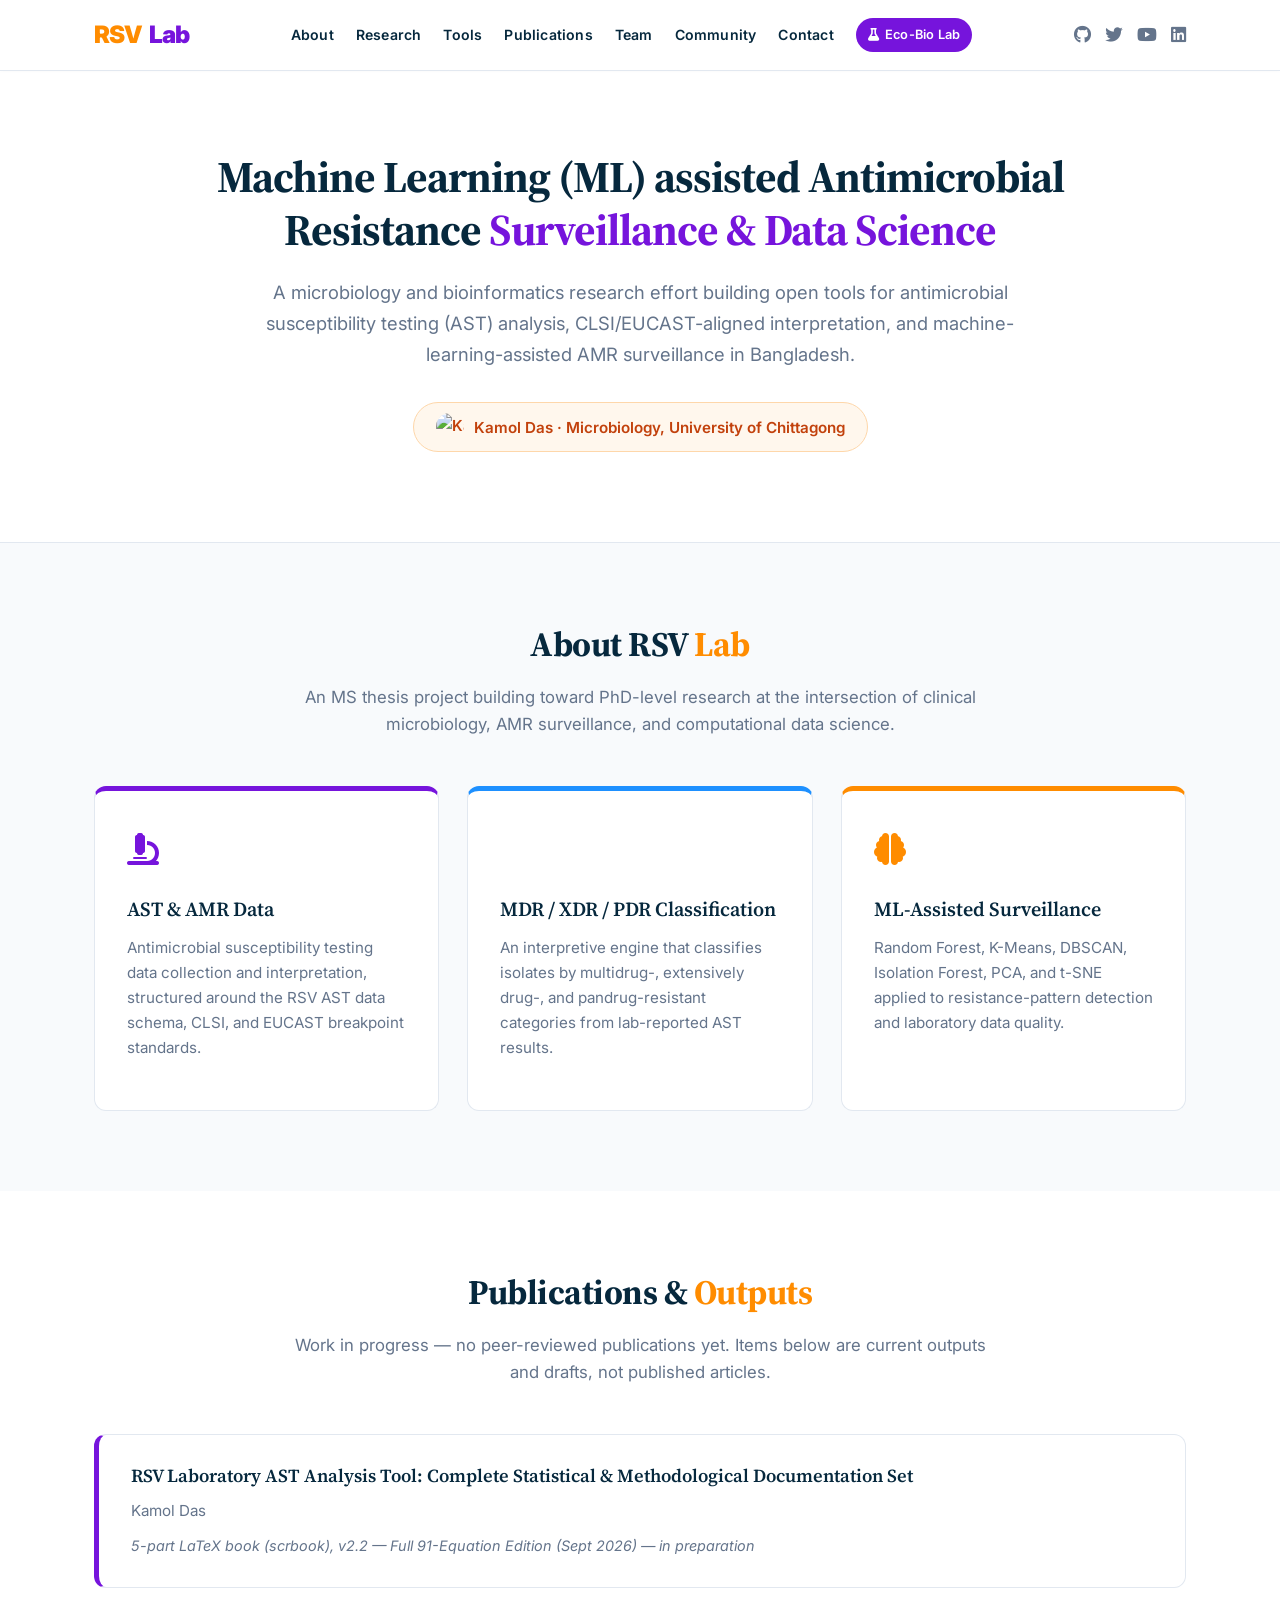
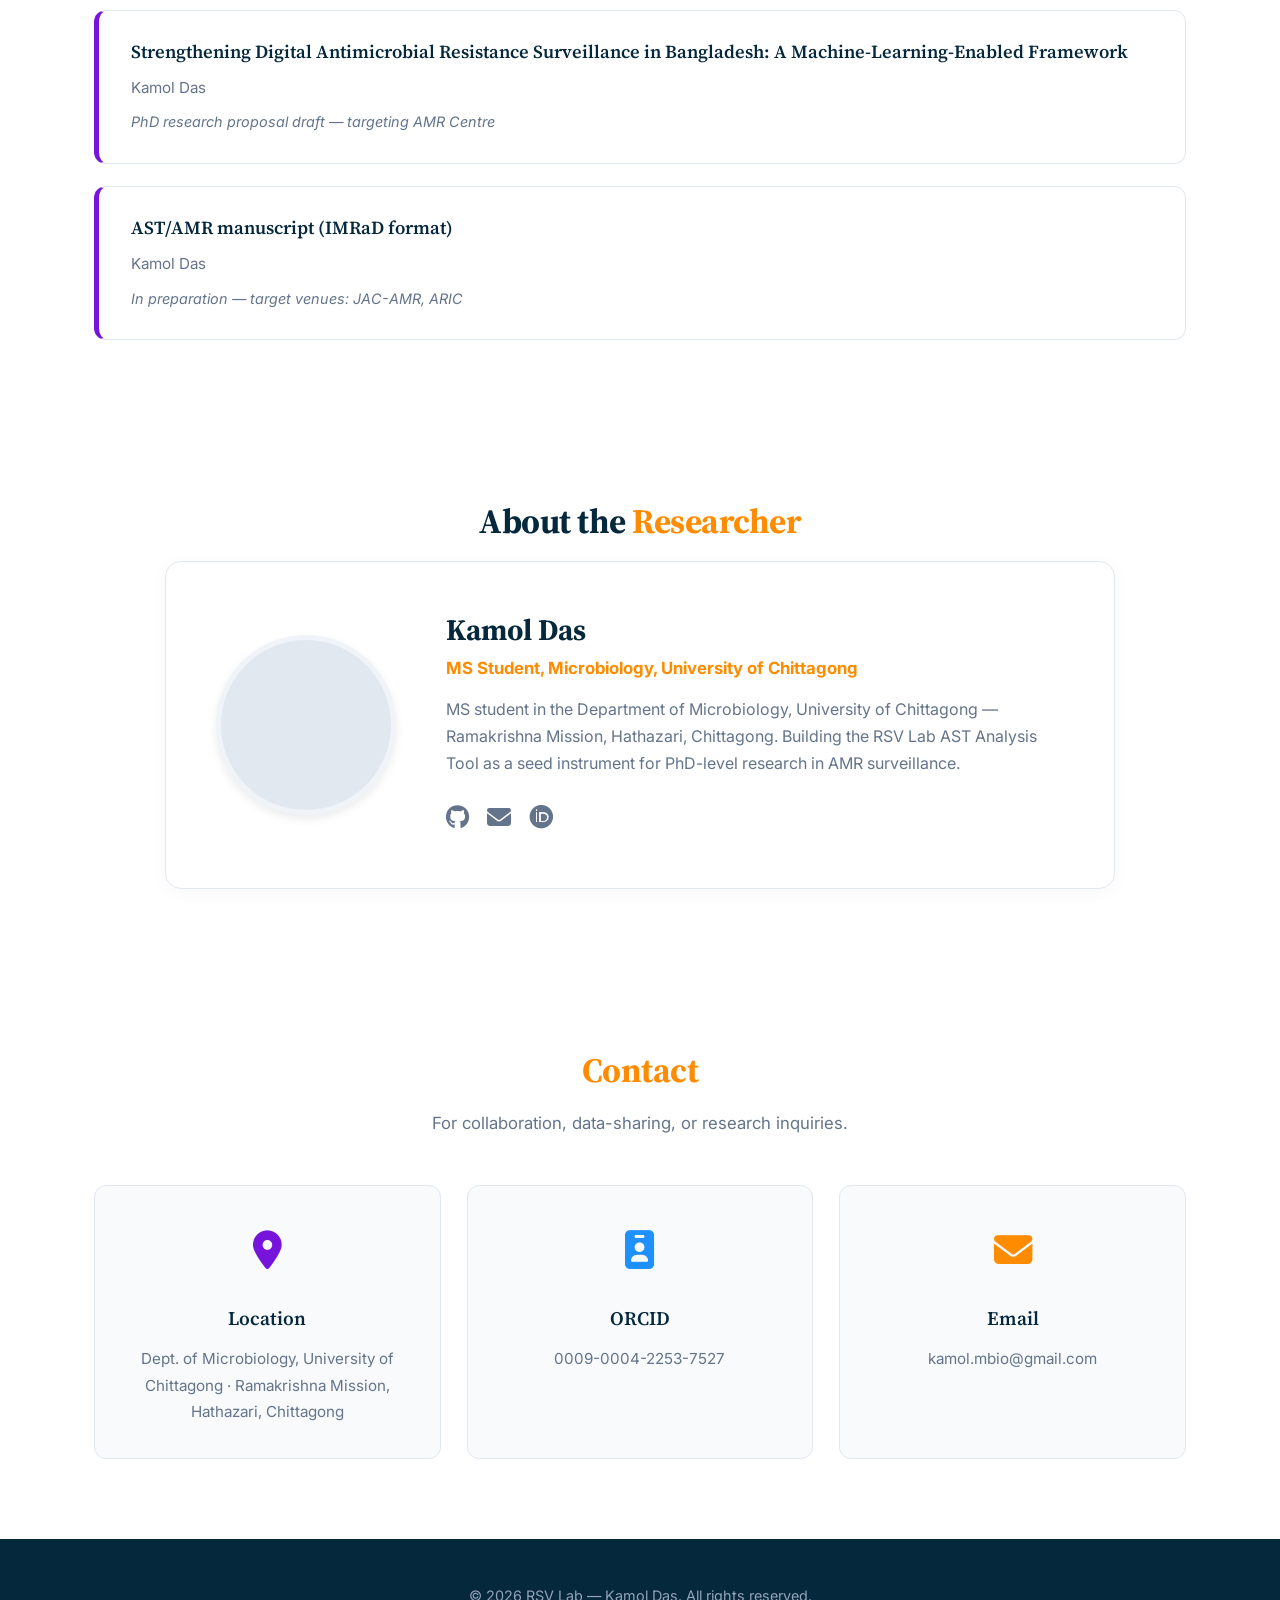
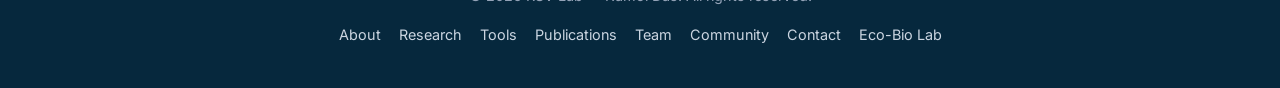
==== index.html @ faf8b394 "Update index.html" ====
<!DOCTYPE html>
<html lang="en" dir="ltr">
<head>
    <meta charset="UTF-8">
    <meta name="viewport" content="width=device-width, initial-scale=1.0">
    <title>RSV Lab | Official Website — AMR Surveillance, AST & Bioinformatics</title>
    <meta name="description" content="RSV Lab builds open-source tools for antimicrobial susceptibility testing (AST), CLSI/EUCAST interpretation, and ML-assisted AMR surveillance. Founded by Kamol Das, University of Chittagong.">
    <link rel="canonical" href="https://rsv8lab-github-io.pages.dev/">
    <meta name="robots" content="index, follow">
    <meta name="theme-color" content="#06283d">

    <!-- Open Graph -->
    <meta property="og:type" content="website">
    <meta property="og:title" content="RSV Lab | AMR Surveillance, AST & Bioinformatics">
    <meta property="og:description" content="Open-source tools for AST analysis and ML-assisted AMR surveillance in Bangladesh.">
    <meta property="og:url" content="https://rsv8lab-github-io.pages.dev/">
    <meta property="og:image" content="https://rsv8lab-github-io.pages.dev/rsvlab-logo.png">
    <meta property="og:site_name" content="RSV Lab">
    <meta name="twitter:card" content="summary_large_image">
    <meta name="twitter:title" content="RSV Lab | AMR Surveillance, AST & Bioinformatics">
    <meta name="twitter:description" content="Open-source tools for AST analysis and AMR surveillance.">
    <meta name="twitter:image" content="https://rsv8lab-github-io.pages.dev/rsvlab-logo.png">

    <!-- Icons -->
    <link rel="icon" type="image/png" href="rsvlab-logo.png">
    <link rel="apple-touch-icon" href="apple-touch-icon.png">

    <!-- Fonts -->
    <link rel="preconnect" href="https://fonts.googleapis.com">
    <link rel="preconnect" href="https://fonts.gstatic.com" crossorigin>
    <link href="https://fonts.googleapis.com/css2?family=Inter:wght@400;500;600;700;800;900&family=Source+Serif+4:opsz,wght@8..60,400;8..60,600;8..60,700&display=swap" rel="stylesheet">
    <link rel="stylesheet" href="https://cdnjs.cloudflare.com/ajax/libs/font-awesome/6.4.0/css/all.min.css">

    <!-- Styles -->
    <link rel="stylesheet" href="styles.css">

    <!-- Structured data: Research Organization -->
    <script type="application/ld+json">
    {
      "@context": "https://schema.org",
      "@type": "ResearchOrganization",
      "name": "RSV Lab",
      "url": "https://rsv8lab-github-io.pages.dev/",
      "logo": "https://rsv8lab-github-io.pages.dev/rsvlab-logo.png",
      "description": "An integrated computational framework for microbiology, AST, and bioinformatics research.",
      "founder": {
        "@type": "Person",
        "name": "Kamol Das",
        "affiliation": "University of Chittagong",
        "sameAs": [
          "https://github.com/KamolDas",
          "https://orcid.org/0009-0004-2253-7527"
        ]
      },
      "sameAs": [
        "https://github.com/rsv8lab",
        "https://www.facebook.com/profile.php?id=100090153347276",
        "https://www.youtube.com/@RSVLab"
      ]
    }
    </script>
</head>
<body>

    <!-- ============ HEADER ============ -->
    <header class="header">
        <div class="container navbar">
            <a href="#" class="nav-logo" id="nav-logo"></a>
            <nav class="nav-links" id="nav-links"></nav>
            <div class="nav-icons" id="nav-icons"></div>
            <button class="nav-toggle" id="nav-toggle" aria-label="Toggle navigation menu" aria-expanded="false">
                <i class="fas fa-bars"></i>
            </button>
        </div>
    </header>

    <!-- ============ HERO ============ -->
    <section class="hero">
        <div class="container">
            <h1 class="hero-title" id="hero-title"></h1>
            <p class="hero-subtitle" id="hero-subtitle"></p>
            <div class="founder-badge" id="hero-badge"></div>
        </div>
    </section>

    <!-- ============ ABOUT ============ -->
    <section class="section" id="about">
        <div class="container">
            <h2 class="section-title" id="about-title"></h2>
            <p class="section-subtitle" id="about-subtitle"></p>
            <div class="card-grid" id="about-cards"></div>
        </div>
    </section>

    <!-- ============ PUBLICATIONS ============ -->
    <section class="section" id="publications" style="background-color: var(--white);">
        <div class="container">
            <h2 class="section-title" id="publications-title"></h2>
            <p class="section-subtitle" id="publications-subtitle"></p>
            <div class="publication-list" id="publications-list"></div>
        </div>
    </section>

    <!-- ============ PROJECTS ============ -->
    <section class="section" id="projects">
        <div class="container">
            <h2 class="section-title" id="projects-title"></h2>
            <p class="section-subtitle" id="projects-subtitle"></p>
            <div class="project-tabs" id="projects-tabs"></div>
            <div class="card-grid" id="projects-cards"></div>
        </div>
    </section>

    <!-- ============ TEAM / FOUNDER ============ -->
    <section class="section" id="team" style="background-color: var(--white);">
        <div class="container">
            <h2 class="section-title" id="team-title"></h2>
            <div class="founder-container" id="team-founder"></div>
            <div class="member-grid" id="team-members"></div>
        </div>
    </section>

    <!-- ============ CONTACT ============ -->
    <section class="section contact-section" id="contact">
        <div class="container">
            <h2 class="section-title" id="contact-title"></h2>
            <p class="section-subtitle" id="contact-subtitle"></p>
            <div class="contact-grid" id="contact-grid"></div>
        </div>
    </section>

    <!-- ============ FOOTER ============ -->
    <footer class="footer">
        <div class="container">
            <p id="footer-copy"></p>
            <div class="footer-links" id="footer-links"></div>
        </div>
    </footer>

    <!-- Load order matters: content first, then renderer -->
    <script src="content.js"></script>
    <script src="render.js"></script>
</body>
</html>
---- styles.css ----
/* ============================================================
   RSV LAB — UNIVERSAL STYLESHEET
   ------------------------------------------------------------
   Portable theme. Change --primary-* values to rebrand.
   Every card reads --card-accent for its colour.
   ============================================================ */

/* --- CSS Variables & Reset ---------------------------------- */
:root {
    /* RSV Lab brand colors — change these 3 to rebrand */
    --primary-orange: #FF8C00;
    --primary-purple: #7614DC;
    --primary-blue:   #1E90FF;

    /* Named colours used in card accents */
    --primary-cyan:   #06B6D4;
    --primary-green:  #2D6A4F;
    --primary-red:    #DC2626;

    /* Neutrals */
    --dark-navy:      #06283d;
    --light-bg:       #f8fafc;
    --white:          #ffffff;
    --border-color:   #e2e8f0;
    --text-main:      #1f2937;
    --text-muted:     #64748b;

    /* Typography */
    --font-sans:  'Inter', system-ui, -apple-system, sans-serif;
    --font-serif: 'Source Serif 4', Georgia, serif;

    /* Spacing */
    --card-padding: 32px;
    --grid-gap:     28px;
    --section-pad:  80px;

    /* Radius */
    --radius-sm:   6px;
    --radius-md:   12px;
    --radius-lg:   16px;
    --radius-full: 9999px;

    /* Shadows */
    --shadow-sm: 0 1px 3px rgba(0,0,0,0.02);
    --shadow-md: 0 4px 20px rgba(0,0,0,0.03);
    --shadow-lg: 0 10px 25px -5px rgba(0,0,0,0.06);
}

* { box-sizing: border-box; margin: 0; padding: 0; }

html {
    scroll-behavior: smooth;
    scroll-padding-top: 90px;
}

body {
    font-family: var(--font-sans);
    background-color: var(--light-bg);
    color: var(--text-main);
    line-height: 1.7;
    -webkit-font-smoothing: antialiased;
    -moz-osx-font-smoothing: grayscale;
}

a { text-decoration: none; color: var(--primary-blue); transition: color 0.2s; }
a:hover { color: #084a8f; }
a:focus-visible, button:focus-visible {
    outline: 2px solid var(--primary-blue);
    outline-offset: 3px;
    border-radius: 4px;
}

ul { list-style: none; }
img { max-width: 100%; height: auto; display: block; }

.visually-hidden {
    position: absolute; width: 1px; height: 1px; padding: 0; margin: -1px;
    overflow: hidden; clip: rect(0,0,0,0); white-space: nowrap; border: 0;
}

.hidden { display: none !important; }

@media (prefers-reduced-motion: reduce) {
    html { scroll-behavior: auto; }
    * { transition: none !important; animation: none !important; }
}

/* --- Layout -------------------------------------------------- */
.container { max-width: 1140px; margin: 0 auto; padding: 0 24px; }
.section { padding: var(--section-pad) 0; }

.section-title {
    font-family: var(--font-serif);
    font-size: 2.15rem;
    font-weight: 700;
    line-height: 1.25;
    margin-bottom: 18px;
    text-align: center;
    letter-spacing: -0.5px;
    color: var(--dark-navy);
}
.section-title span { color: var(--primary-orange); }
.section-title .purple { color: var(--primary-purple); }

.section-subtitle {
    text-align: center;
    color: var(--text-muted);
    font-size: 1.05rem;
    line-height: 1.6;
    max-width: 720px;
    margin: 0 auto 48px auto;
}

/* --- Header & Nav -------------------------------------------- */
.header {
    background: var(--white);
    border-bottom: 1px solid var(--border-color);
    position: sticky;
    top: 0;
    z-index: 1000;
    box-shadow: var(--shadow-sm);
}

.navbar {
    display: flex;
    justify-content: space-between;
    align-items: center;
    height: 70px;
    gap: 16px;
    flex-wrap: nowrap;
}

.nav-logo {
    font-size: 1.5rem;
    font-weight: 900;
    color: var(--dark-navy);
    letter-spacing: -1px;
    display: flex;
    align-items: center;
    gap: 8px;
    flex-shrink: 0;
    white-space: nowrap;
}
.nav-logo img {
    height: 32px;
    width: auto;
    display: block;
    border-radius: 4px;
}
.nav-logo span { color: var(--primary-orange); }
.nav-logo .purple { color: var(--primary-purple); }

.nav-links {
    display: flex;
    gap: 22px;
    font-weight: 600;
    font-size: 0.88rem;
    letter-spacing: 0.2px;
    align-items: center;
    flex-wrap: nowrap;
    white-space: nowrap;
}
.nav-links a {
    color: var(--dark-navy);
    padding: 4px 0;
    transition: color 0.2s;
}
.nav-links a:hover { color: var(--primary-blue); }

/* Partner pill — one line only */
.nav-links a[target="_blank"] {
    display: inline-flex;
    align-items: center;
    gap: 6px;
    padding: 6px 12px;
    background: var(--primary-purple);
    color: var(--white);
    border-radius: var(--radius-full);
    font-size: 0.8rem;
    white-space: nowrap;
    transition: background 0.2s;
}
.nav-links a[target="_blank"]:hover {
    background: var(--dark-navy);
    color: var(--white);
}

.nav-icons {
    display: flex;
    gap: 14px;
    align-items: center;
    flex-shrink: 0;
}
.nav-icons a {
    font-size: 1.1rem;
    color: var(--text-muted);
    transition: color 0.2s;
}
.nav-icons a:hover { color: var(--primary-blue); }

.nav-toggle {
    display: none;
    background: none;
    border: none;
    font-size: 1.4rem;
    color: var(--dark-navy);
    cursor: pointer;
    padding: 6px;
}

@media (max-width: 1100px) {
    .nav-links a[target="_blank"] { display: none; }
}
@media (max-width: 900px) {
    .nav-icons { display: none; }
    .nav-links { gap: 16px; font-size: 0.85rem; }
}
@media (max-width: 768px) {
    .nav-links { display: none; }
    .nav-toggle { display: block; }
    .nav-links.open {
        display: flex;
        flex-direction: column;
        position: absolute;
        top: 70px; left: 0; right: 0;
        background: var(--white);
        border-bottom: 1px solid var(--border-color);
        padding: 20px;
        gap: 16px;
        box-shadow: var(--shadow-md);
        align-items: flex-start;
    }
    .nav-links.open a[target="_blank"] { display: inline-flex; }
}

/* --- Hero ---------------------------------------------------- */
.hero {
    background: var(--white);
    padding: 80px 0 90px 0;
    text-align: center;
    border-bottom: 1px solid var(--border-color);
}

.hero-banner {
    width: 100%;
    max-width: 900px;
    margin: 0 auto 40px auto;
    border-radius: var(--radius-md);
    box-shadow: 0 10px 30px rgba(0,0,0,0.08);
}

.hero-title {
    font-family: var(--font-serif);
    font-size: 2.75rem;
    font-weight: 700;
    line-height: 1.2;
    letter-spacing: -1px;
    margin-bottom: 20px;
    color: var(--dark-navy);
    max-width: 900px;
    margin-left: auto;
    margin-right: auto;
}
.hero-title span { color: var(--primary-orange); }
.hero-title .purple { color: var(--primary-purple); }

.hero-subtitle {
    font-size: 1.15rem;
    color: var(--text-muted);
    max-width: 750px;
    margin: 0 auto 32px auto;
    line-height: 1.7;
}

.founder-badge {
    display: inline-flex;
    align-items: center;
    gap: 10px;
    background: #FFF7ED;
    color: #c2410c;
    padding: 10px 22px;
    border-radius: var(--radius-full);
    font-weight: 600;
    font-size: 0.95rem;
    border: 1px solid #fed7aa;
    white-space: nowrap;
}
.founder-badge img {
    width: 28px;
    height: 28px;
    border-radius: 50%;
    object-fit: cover;
    flex-shrink: 0;
}

@media (max-width: 768px) {
    .hero { padding: 60px 0 70px 0; }
    .hero-title { font-size: 2rem; }
    .hero-subtitle { font-size: 1rem; }
    .founder-badge { white-space: normal; text-align: left; }
}

/* --- Universal card system ----------------------------------- */
.card-grid {
    display: grid;
    grid-template-columns: repeat(auto-fit, minmax(300px, 1fr));
    gap: var(--grid-gap);
    align-items: stretch;
}

.card {
    background: var(--white);
    border: 1px solid var(--border-color);
    border-radius: var(--radius-md);
    padding: var(--card-padding);
    transition: transform 0.3s, box-shadow 0.3s;
    display: flex;
    flex-direction: column;
    height: 100%;
    border-top: 5px solid var(--card-accent, var(--primary-blue));
}
.card:hover {
    transform: translateY(-3px);
    box-shadow: 0 12px 28px -8px rgba(0,0,0,0.10);
    border-color: #cbd5e1;
}
.card-icon {
    font-size: 2rem;
    color: var(--card-accent, var(--primary-blue));
    margin-bottom: 18px;
}
.card-title {
    font-family: var(--font-serif);
    font-size: 1.25rem;
    font-weight: 600;
    line-height: 1.35;
    margin-bottom: 12px;
    color: var(--dark-navy);
}
.card-text {
    color: var(--text-muted);
    font-size: 0.95rem;
    line-height: 1.65;
    flex-grow: 1;
    margin-bottom: 18px;
}
.card-link {
    font-weight: 600;
    font-size: 0.9rem;
    display: inline-flex;
    align-items: center;
    gap: 6px;
    color: var(--card-accent, var(--primary-blue));
    margin-top: auto;
    transition: gap 0.2s;
}
.card-link:hover { gap: 10px; }

.card-image {
    width: 100%;
    height: 180px;
    object-fit: cover;
    border-radius: var(--radius-sm);
    margin-bottom: 20px;
}

/* --- Publications -------------------------------------------- */
.publication-list { display: grid; grid-template-columns: 1fr; gap: 22px; }
.publication-item {
    display: flex;
    flex-direction: column;
    gap: 10px;
    background: var(--white);
    border: 1px solid var(--border-color);
    border-radius: var(--radius-md);
    padding: 28px 32px;
    transition: box-shadow 0.3s, transform 0.3s;
    border-left: 5px solid var(--primary-purple);
}
.publication-item:hover {
    box-shadow: 0 8px 24px -10px rgba(0,0,0,0.12);
    transform: translateX(6px);
}
.pub-title {
    font-family: var(--font-serif);
    font-size: 1.15rem;
    font-weight: 600;
    line-height: 1.4;
    color: var(--dark-navy);
}
.pub-authors { font-size: 0.95rem; color: var(--text-muted); }
.pub-authors strong { color: var(--text-main); }
.pub-journal { font-style: italic; font-size: 0.9rem; color: var(--text-muted); }
.pub-links { display: flex; gap: 12px; flex-wrap: wrap; margin-top: 6px; }
.pub-link {
    font-size: 0.8rem;
    font-weight: 600;
    padding: 6px 14px;
    background: #f1f5f9;
    border-radius: var(--radius-sm);
    color: var(--text-main);
    border: 1px solid var(--border-color);
    transition: all 0.2s;
}
.pub-link:hover {
    background: var(--primary-blue);
    color: var(--white);
    border-color: var(--primary-blue);
}

/* --- Project filter tabs ------------------------------------- */
.project-tabs {
    display: flex;
    justify-content: center;
    gap: 10px;
    margin-bottom: 40px;
    flex-wrap: wrap;
}
.project-tabs button {
    padding: 9px 20px;
    border: 1px solid var(--border-color);
    background: var(--white);
    border-radius: var(--radius-full);
    font-weight: 600;
    font-size: 0.85rem;
    cursor: pointer;
    transition: background 0.2s, color 0.2s, transform 0.15s, border-color 0.2s;
    color: var(--text-main);
}
.project-tabs button.active,
.project-tabs button:hover {
    background: var(--primary-purple);
    color: var(--white);
    border-color: var(--primary-purple);
    transform: translateY(-1px);
}

/* --- Founder / Team ------------------------------------------ */
.founder-container {
    display: flex;
    align-items: center;
    gap: 50px;
    background: var(--white);
    border-radius: var(--radius-lg);
    padding: 50px;
    border: 1px solid var(--border-color);
    max-width: 950px;
    margin: 0 auto;
    box-shadow: var(--shadow-md);
}
.founder-avatar {
    width: 180px;
    height: 180px;
    border-radius: 50%;
    object-fit: cover;
    border: 5px solid #f0f4f8;
    flex-shrink: 0;
    background: #e2e8f0;
    box-shadow: 0 4px 10px rgba(0,0,0,0.08);
}
.founder-info h3 {
    font-family: var(--font-serif);
    font-size: 1.85rem;
    line-height: 1.2;
    margin-bottom: 6px;
    color: var(--dark-navy);
}
.founder-info .role {
    color: var(--primary-orange);
    font-weight: 700;
    margin-bottom: 14px;
    font-size: 1.05rem;
}
.founder-info p {
    color: var(--text-muted);
    line-height: 1.7;
    margin-bottom: 20px;
}
.founder-social { display: flex; gap: 18px; }
.founder-social a {
    font-size: 1.5rem;
    color: var(--text-muted);
    transition: color 0.2s, transform 0.2s;
}
.founder-social a:hover {
    color: var(--primary-blue);
    transform: translateY(-2px);
}

@media (max-width: 768px) {
    .founder-container {
        flex-direction: column;
        text-align: center;
        padding: 30px 24px;
        gap: 26px;
    }
    .founder-social { justify-content: center; }
    .founder-avatar { width: 150px; height: 150px; }
    .founder-info h3 { font-size: 1.5rem; }
}

.member-grid {
    display: grid;
    grid-template-columns: repeat(auto-fit, minmax(200px, 1fr));
    gap: 24px;
    margin-top: 40px;
}
.member {
    text-align: center;
    padding: 20px;
    border-radius: var(--radius-md);
    transition: transform 0.2s, box-shadow 0.2s;
    text-decoration: none;
    color: inherit;
    display: block;
}
.member:hover { transform: translateY(-4px); box-shadow: var(--shadow-lg); }
.member img {
    width: 90px;
    height: 90px;
    border-radius: 50%;
    object-fit: cover;
    margin: 0 auto 12px;
    border: 3px solid var(--light-bg);
}
.member-name { font-weight: 600; font-size: 0.95rem; }
.member-role { font-size: 0.8rem; color: var(--text-muted); margin-top: 4px; }

/* --- Contact -------------------------------------------------- */
.contact-section { background-color: var(--white); }
.contact-grid {
    display: grid;
    grid-template-columns: repeat(auto-fit, minmax(260px, 1fr));
    gap: 26px;
}
.contact-card {
    background: var(--light-bg);
    border: 1px solid var(--border-color);
    border-radius: var(--radius-md);
    padding: 32px 24px;
    text-align: center;
    transition: transform 0.3s, box-shadow 0.3s;
    display: flex;
    flex-direction: column;
    align-items: center;
}
.contact-card:hover {
    transform: translateY(-5px);
    box-shadow: var(--shadow-lg);
}
.contact-icon {
    font-size: 2.4rem;
    margin-bottom: 18px;
    color: var(--card-accent, var(--primary-blue));
}
.contact-title {
    font-family: var(--font-serif);
    font-size: 1.2rem;
    font-weight: 600;
    margin-bottom: 12px;
    color: var(--dark-navy);
}
.contact-text {
    color: var(--text-muted);
    font-size: 0.95rem;
    line-height: 1.75;
    word-break: break-word;
}
.contact-text a { color: var(--primary-blue); font-weight: 500; }
.contact-text a:hover { text-decoration: underline; }

.social-btn {
    display: inline-flex;
    align-items: center;
    gap: 8px;
    padding: 9px 18px;
    border-radius: var(--radius-full);
    font-weight: 600;
    font-size: 0.85rem;
    color: var(--white) !important;
    margin-top: 12px;
    box-shadow: 0 4px 12px rgba(0,0,0,0.10);
    transition: transform 0.2s, box-shadow 0.2s;
}
.social-btn:hover {
    transform: scale(1.05);
    text-decoration: none !important;
    box-shadow: 0 6px 18px rgba(0,0,0,0.14);
}

/* --- Footer -------------------------------------------------- */
.footer {
    background: var(--dark-navy);
    color: #94a3b8;
    padding: 45px 0 40px;
    text-align: center;
    font-size: 0.9rem;
}
.footer p { line-height: 1.6; }
.footer a { color: #cbd5e1; }
.footer a:hover { color: var(--white); }
.footer-links {
    display: flex;
    justify-content: center;
    gap: 18px;
    margin-top: 16px;
    flex-wrap: wrap;
}
.footer-links a { position: relative; transition: color 0.2s; }
.footer-links a::after {
    content: "";
    position: absolute; left: 0; bottom: -3px;
    width: 0; height: 1px;
    background: currentColor;
    transition: width 0.2s;
}
.footer-links a:hover::after { width: 100%; }

/* --- Anchor offset for sticky header ------------------------- */
:target { scroll-margin-top: 90px; }

/* --- Print styles -------------------------------------------- */
@media print {
    .header, .footer, .nav-links, .nav-icons, .social-btn { display: none !important; }
    body { background: #fff; }
}

/* --- Responsive --------------------------------------------- */
@media (max-width: 768px) {
    :root {
        --card-padding: 24px;
        --grid-gap: 20px;
        --section-pad: 60px;
    }
    .container { padding: 0 18px; }
    .hero-title { font-size: 1.85rem; line-height: 1.25; }
    .hero-subtitle { font-size: 1rem; }
    .section-title { font-size: 1.65rem; }
    .section-subtitle { font-size: 0.95rem; margin-bottom: 40px; }
    .stat-value { font-size: 1.6rem; }
    .contact-icon { font-size: 2rem; }
    .card-grid { grid-template-columns: 1fr; }
}
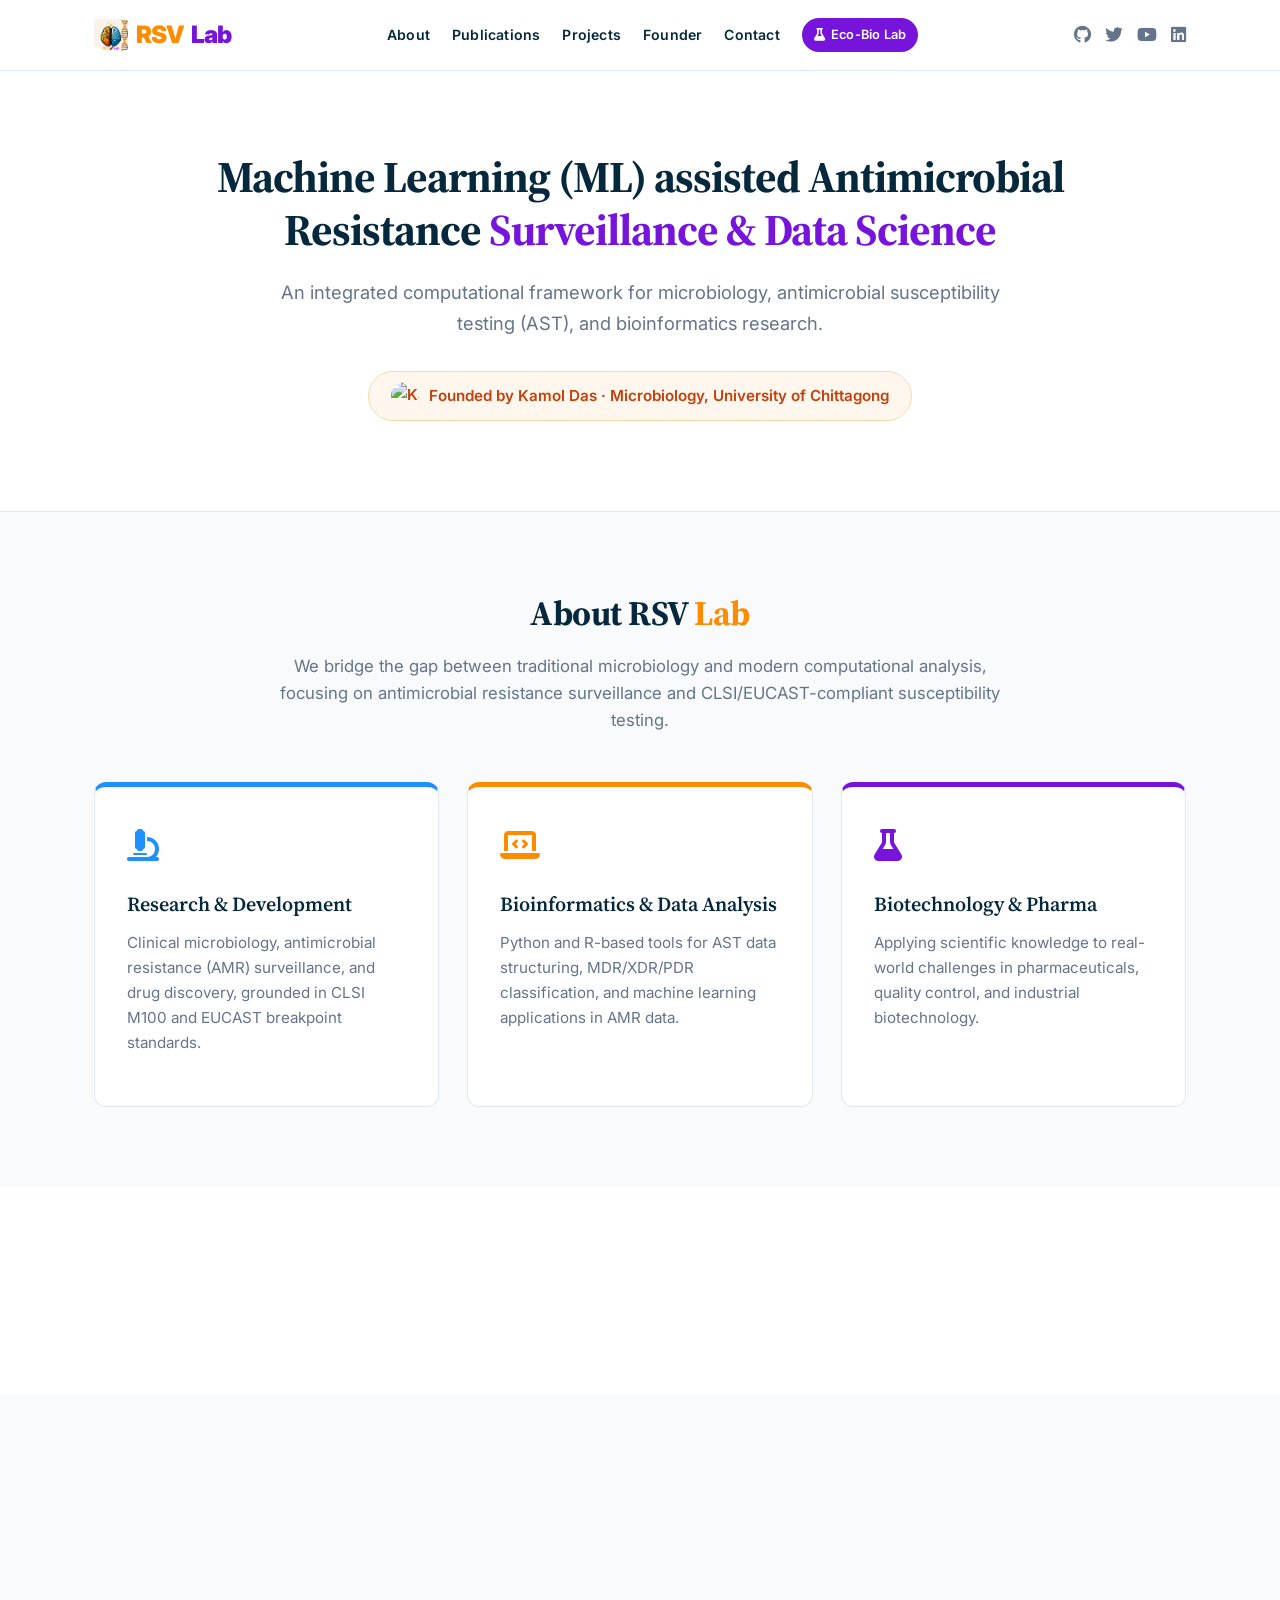
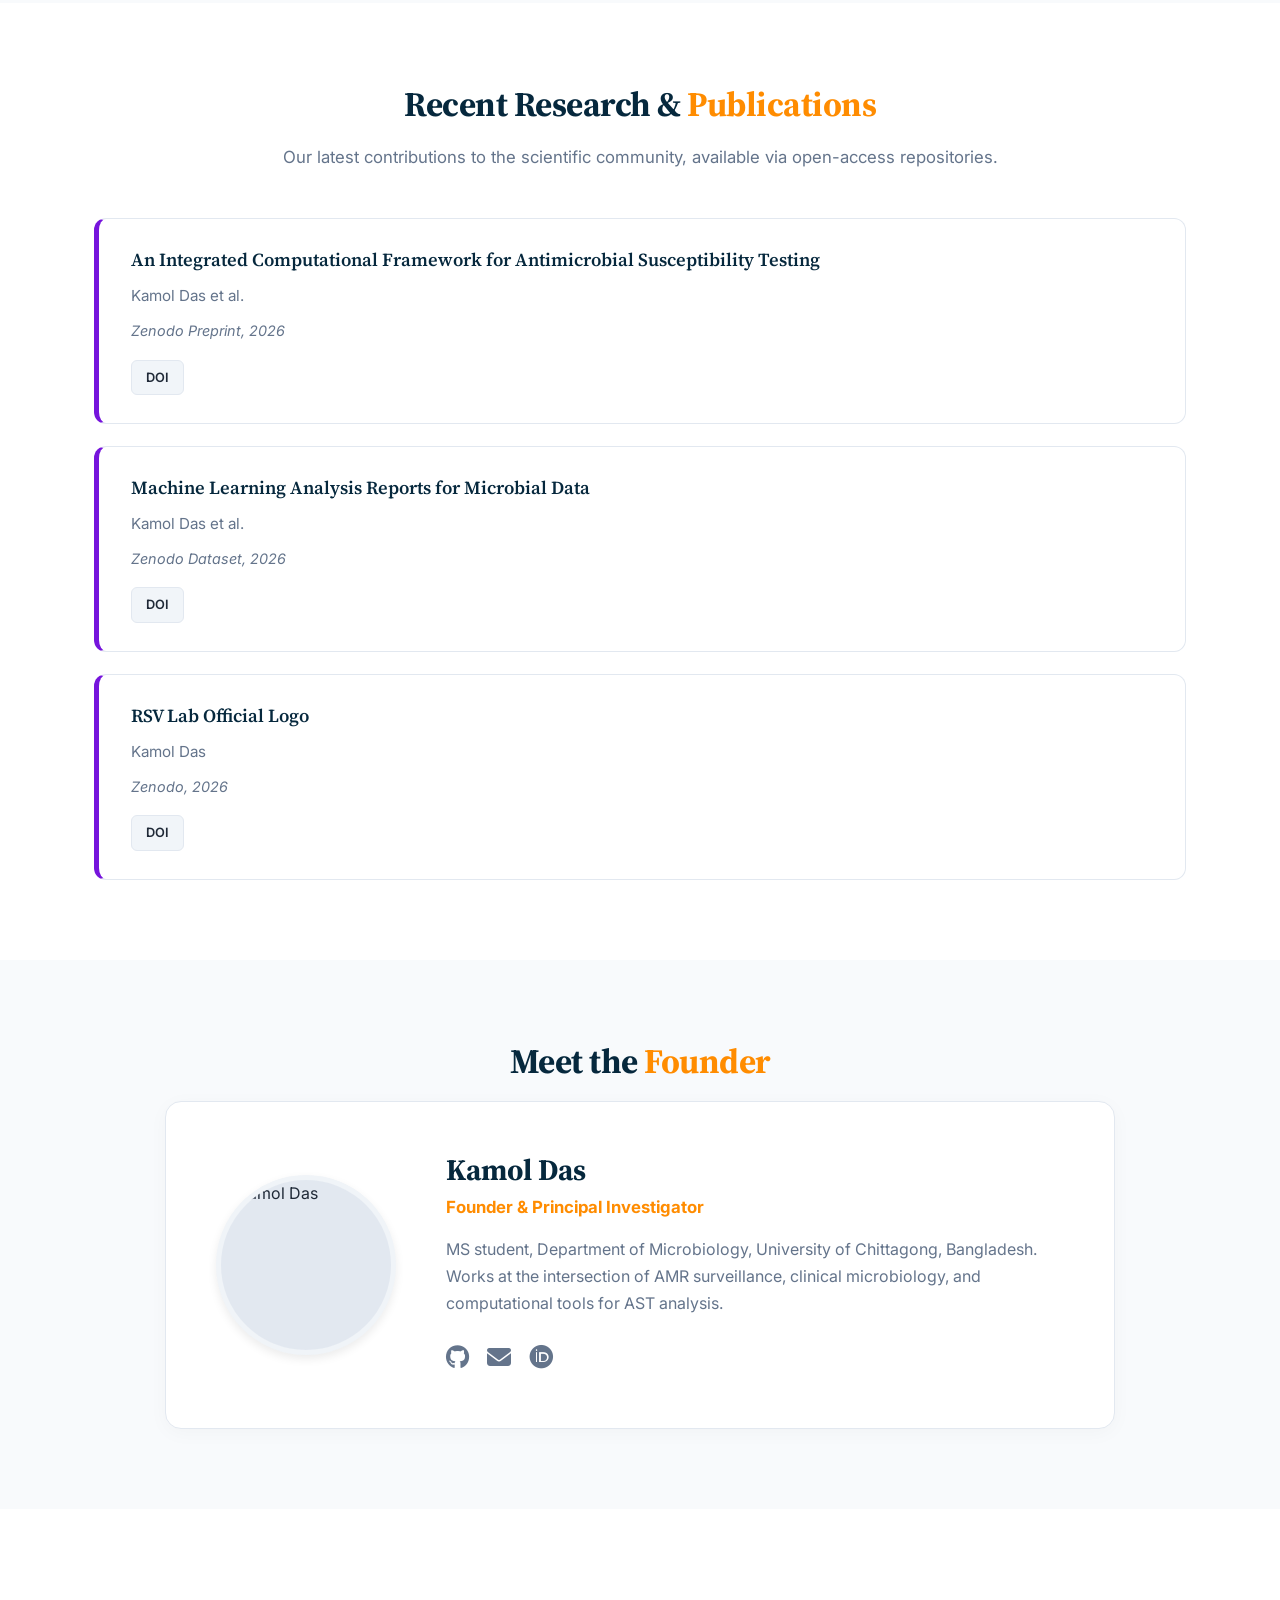
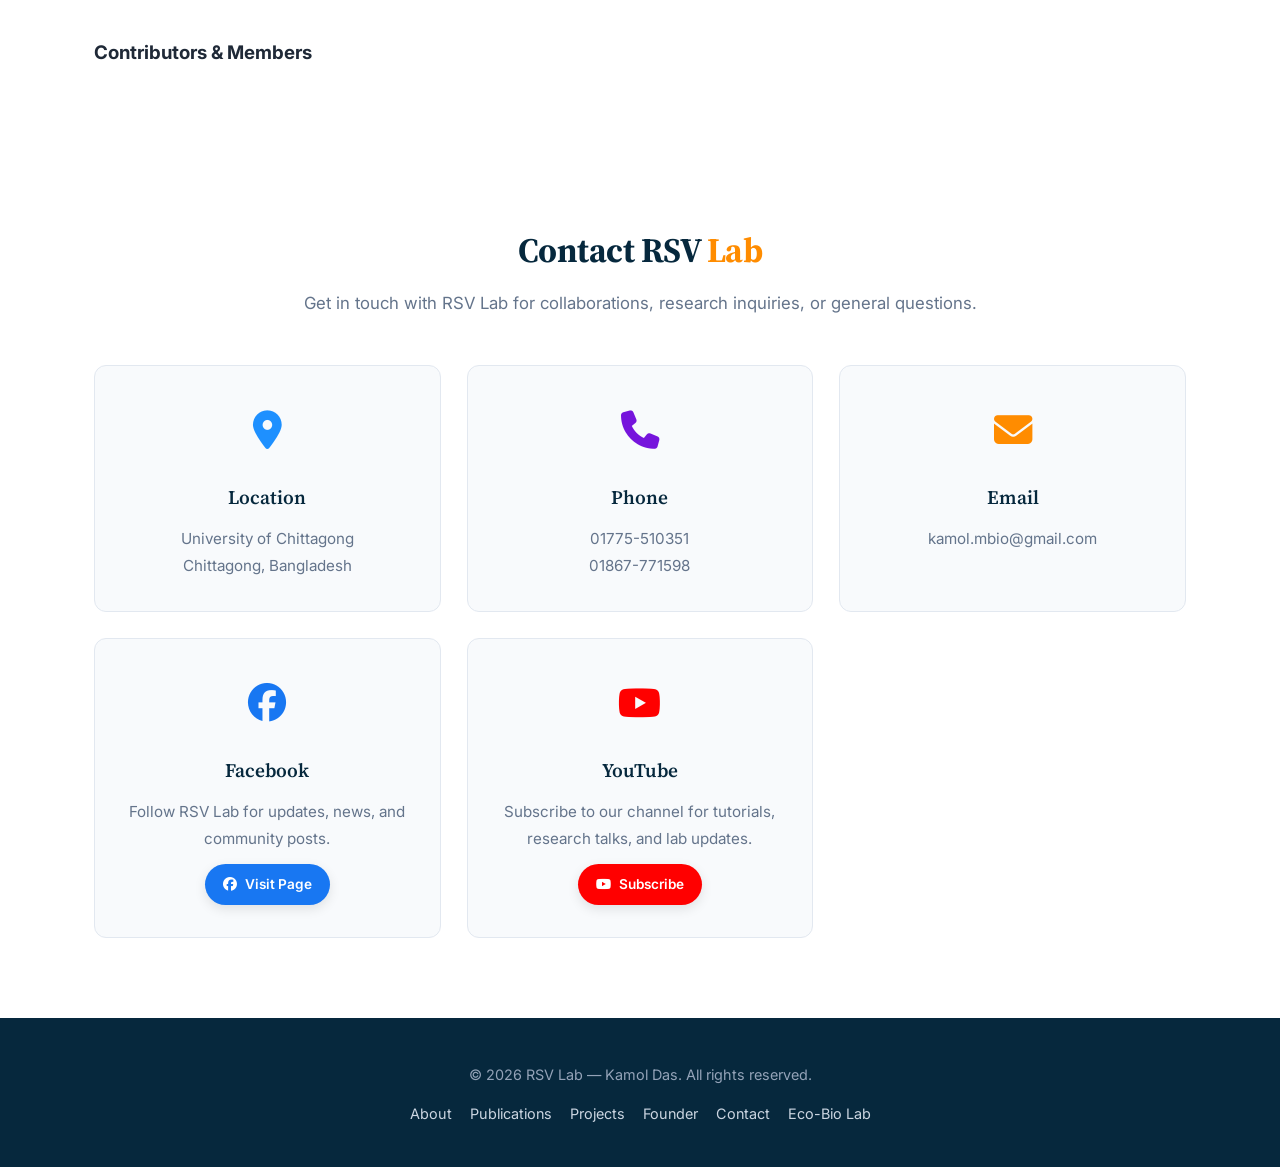
==== commit 8f0bc5f7: "Update index.html" ====
--- a/index.html
+++ b/index.html
@@ -3,66 +3,31 @@
 <head>
     <meta charset="UTF-8">
     <meta name="viewport" content="width=device-width, initial-scale=1.0">
-    <title>RSV Lab | Official Website — AMR Surveillance, AST & Bioinformatics</title>
-    <meta name="description" content="RSV Lab builds open-source tools for antimicrobial susceptibility testing (AST), CLSI/EUCAST interpretation, and ML-assisted AMR surveillance. Founded by Kamol Das, University of Chittagong.">
+    <title>RSV Lab | Official Website</title>
+    <meta name="description" content="RSV Lab advances antimicrobial susceptibility testing, AMR surveillance, and bioinformatics research. Founded by Kamol Das, University of Chittagong.">
     <link rel="canonical" href="https://rsv8lab-github-io.pages.dev/">
     <meta name="robots" content="index, follow">
     <meta name="theme-color" content="#06283d">
 
-    <!-- Open Graph -->
     <meta property="og:type" content="website">
-    <meta property="og:title" content="RSV Lab | AMR Surveillance, AST & Bioinformatics">
-    <meta property="og:description" content="Open-source tools for AST analysis and ML-assisted AMR surveillance in Bangladesh.">
+    <meta property="og:title" content="RSV Lab | Official Website">
+    <meta property="og:description" content="Advancing antimicrobial susceptibility testing, AMR surveillance, and bioinformatics research.">
     <meta property="og:url" content="https://rsv8lab-github-io.pages.dev/">
     <meta property="og:image" content="https://rsv8lab-github-io.pages.dev/rsvlab-logo.png">
-    <meta property="og:site_name" content="RSV Lab">
-    <meta name="twitter:card" content="summary_large_image">
-    <meta name="twitter:title" content="RSV Lab | AMR Surveillance, AST & Bioinformatics">
-    <meta name="twitter:description" content="Open-source tools for AST analysis and AMR surveillance.">
-    <meta name="twitter:image" content="https://rsv8lab-github-io.pages.dev/rsvlab-logo.png">
+    <meta name="twitter:card" content="summary">
 
-    <!-- Icons -->
     <link rel="icon" type="image/png" href="rsvlab-logo.png">
-    <link rel="apple-touch-icon" href="apple-touch-icon.png">
 
-    <!-- Fonts -->
     <link rel="preconnect" href="https://fonts.googleapis.com">
     <link rel="preconnect" href="https://fonts.gstatic.com" crossorigin>
     <link href="https://fonts.googleapis.com/css2?family=Inter:wght@400;500;600;700;800;900&family=Source+Serif+4:opsz,wght@8..60,400;8..60,600;8..60,700&display=swap" rel="stylesheet">
     <link rel="stylesheet" href="https://cdnjs.cloudflare.com/ajax/libs/font-awesome/6.4.0/css/all.min.css">
 
-    <!-- Styles -->
     <link rel="stylesheet" href="styles.css">
-
-    <!-- Structured data: Research Organization -->
-    <script type="application/ld+json">
-    {
-      "@context": "https://schema.org",
-      "@type": "ResearchOrganization",
-      "name": "RSV Lab",
-      "url": "https://rsv8lab-github-io.pages.dev/",
-      "logo": "https://rsv8lab-github-io.pages.dev/rsvlab-logo.png",
-      "description": "An integrated computational framework for microbiology, AST, and bioinformatics research.",
-      "founder": {
-        "@type": "Person",
-        "name": "Kamol Das",
-        "affiliation": "University of Chittagong",
-        "sameAs": [
-          "https://github.com/KamolDas",
-          "https://orcid.org/0009-0004-2253-7527"
-        ]
-      },
-      "sameAs": [
-        "https://github.com/rsv8lab",
-        "https://www.facebook.com/profile.php?id=100090153347276",
-        "https://www.youtube.com/@RSVLab"
-      ]
-    }
-    </script>
 </head>
 <body>
 
-    <!-- ============ HEADER ============ -->
+    <!-- Header -->
     <header class="header">
         <div class="container navbar">
             <a href="#" class="nav-logo" id="nav-logo"></a>
@@ -74,7 +39,7 @@
         </div>
     </header>
 
-    <!-- ============ HERO ============ -->
+    <!-- Hero -->
     <section class="hero">
         <div class="container">
             <h1 class="hero-title" id="hero-title"></h1>
@@ -83,7 +48,7 @@
         </div>
     </section>
 
-    <!-- ============ ABOUT ============ -->
+    <!-- About -->
     <section class="section" id="about">
         <div class="container">
             <h2 class="section-title" id="about-title"></h2>
@@ -92,7 +57,25 @@
         </div>
     </section>
 
-    <!-- ============ PUBLICATIONS ============ -->
+    <!-- Research -->
+    <section class="section" id="research" style="background-color: var(--white);">
+        <div class="container">
+            <h2 class="section-title" id="research-title"></h2>
+            <p class="section-subtitle" id="research-subtitle"></p>
+            <div class="card-grid" id="research-cards"></div>
+        </div>
+    </section>
+
+    <!-- Tools -->
+    <section class="section" id="tools">
+        <div class="container">
+            <h2 class="section-title" id="tools-title"></h2>
+            <p class="section-subtitle" id="tools-subtitle"></p>
+            <div class="card-grid" id="tools-cards"></div>
+        </div>
+    </section>
+
+    <!-- Publications -->
     <section class="section" id="publications" style="background-color: var(--white);">
         <div class="container">
             <h2 class="section-title" id="publications-title"></h2>
@@ -101,18 +84,8 @@
         </div>
     </section>
 
-    <!-- ============ PROJECTS ============ -->
-    <section class="section" id="projects">
-        <div class="container">
-            <h2 class="section-title" id="projects-title"></h2>
-            <p class="section-subtitle" id="projects-subtitle"></p>
-            <div class="project-tabs" id="projects-tabs"></div>
-            <div class="card-grid" id="projects-cards"></div>
-        </div>
-    </section>
-
-    <!-- ============ TEAM / FOUNDER ============ -->
-    <section class="section" id="team" style="background-color: var(--white);">
+    <!-- Team -->
+    <section class="section" id="team">
         <div class="container">
             <h2 class="section-title" id="team-title"></h2>
             <div class="founder-container" id="team-founder"></div>
@@ -120,7 +93,28 @@
         </div>
     </section>
 
-    <!-- ============ CONTACT ============ -->
+    <!-- Community -->
+    <section class="section" id="community" style="background-color: var(--white);">
+        <div class="container">
+            <h2 class="section-title" id="community-title"></h2>
+            <p class="section-subtitle" id="community-subtitle"></p>
+            <div class="card-grid" id="community-channels"></div>
+            <div class="stats-strip" id="community-stats"></div>
+            <h3 class="community-subhead" id="community-contrib-head">Contributors &amp; Members</h3>
+            <div class="contributor-grid" id="community-contributors"></div>
+        </div>
+    </section>
+
+    <!-- Collaboration -->
+    <section class="collab-section" id="collab-section">
+        <div class="container">
+            <h2 id="collab-title"></h2>
+            <p id="collab-text"></p>
+            <a id="collab-btn" class="btn" target="_blank" rel="noopener"></a>
+        </div>
+    </section>
+
+    <!-- Contact -->
     <section class="section contact-section" id="contact">
         <div class="container">
             <h2 class="section-title" id="contact-title"></h2>
@@ -129,7 +123,7 @@
         </div>
     </section>
 
-    <!-- ============ FOOTER ============ -->
+    <!-- Footer -->
     <footer class="footer">
         <div class="container">
             <p id="footer-copy"></p>
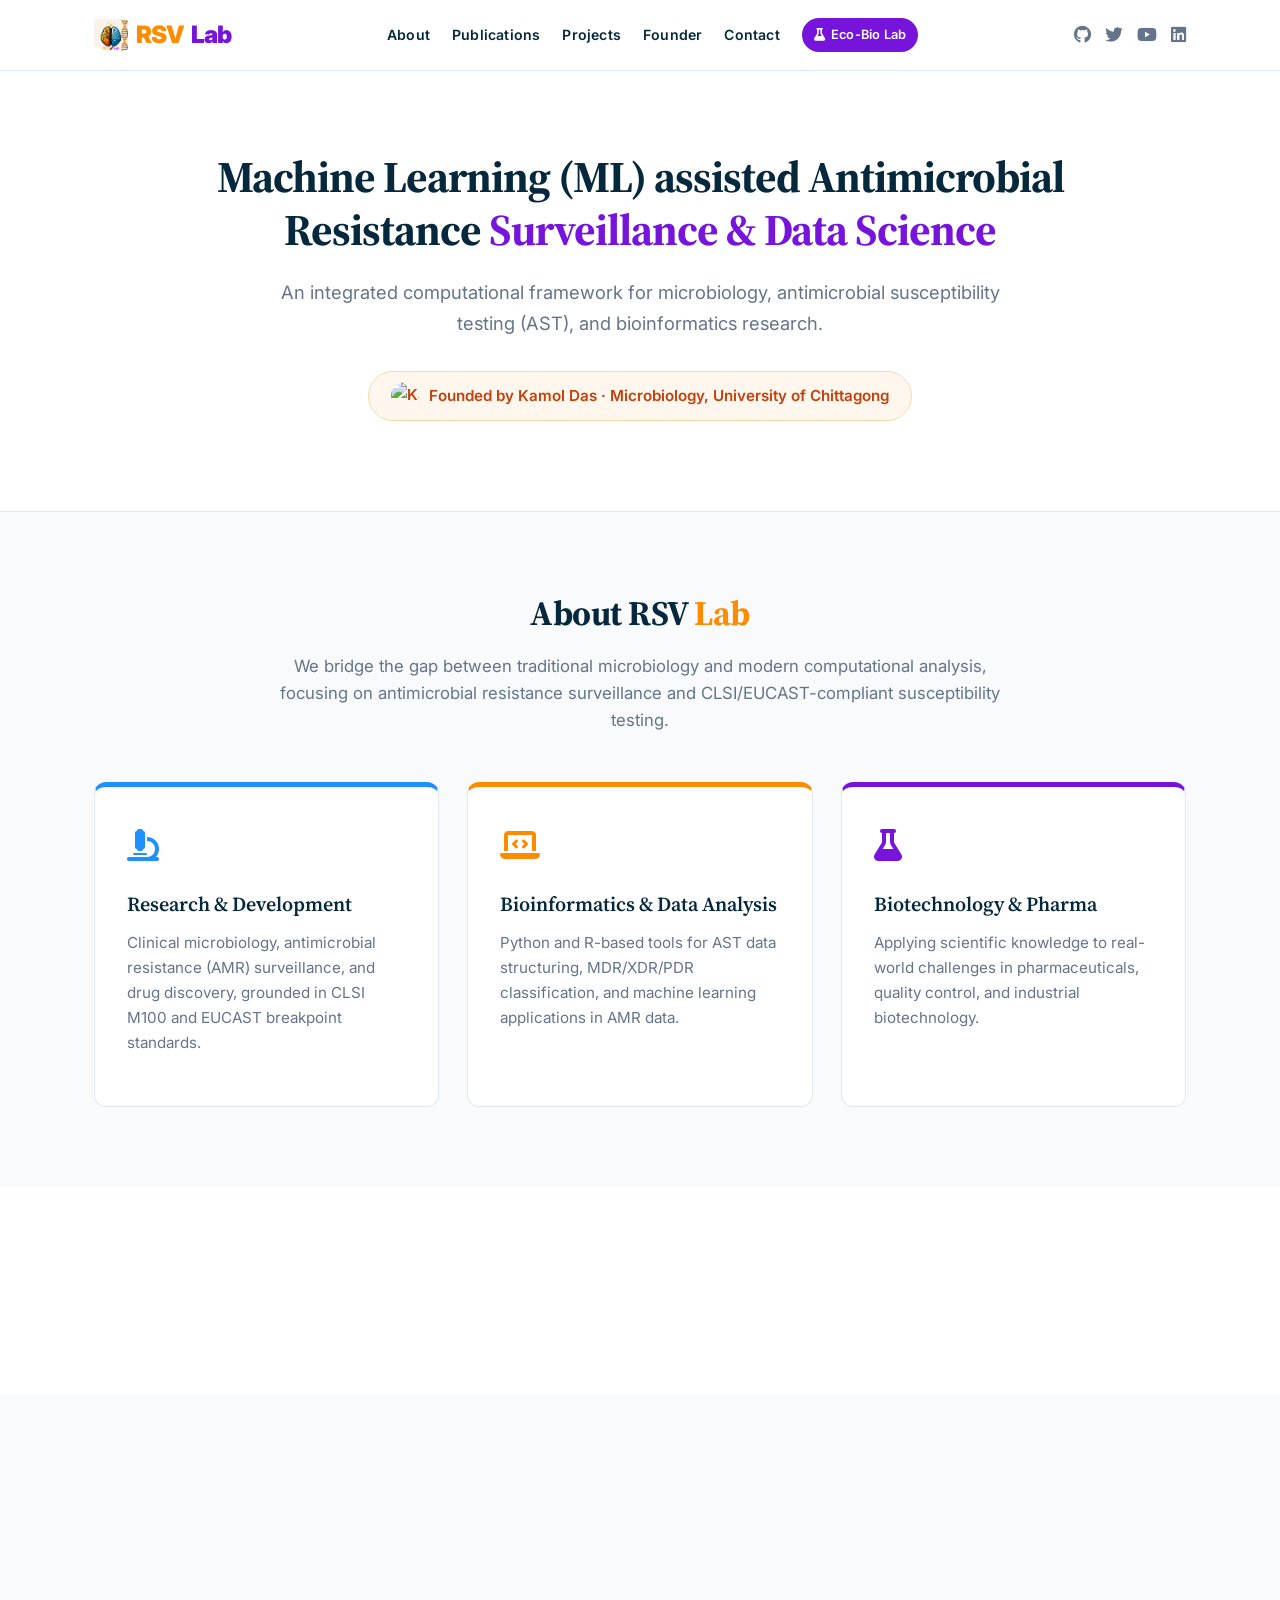
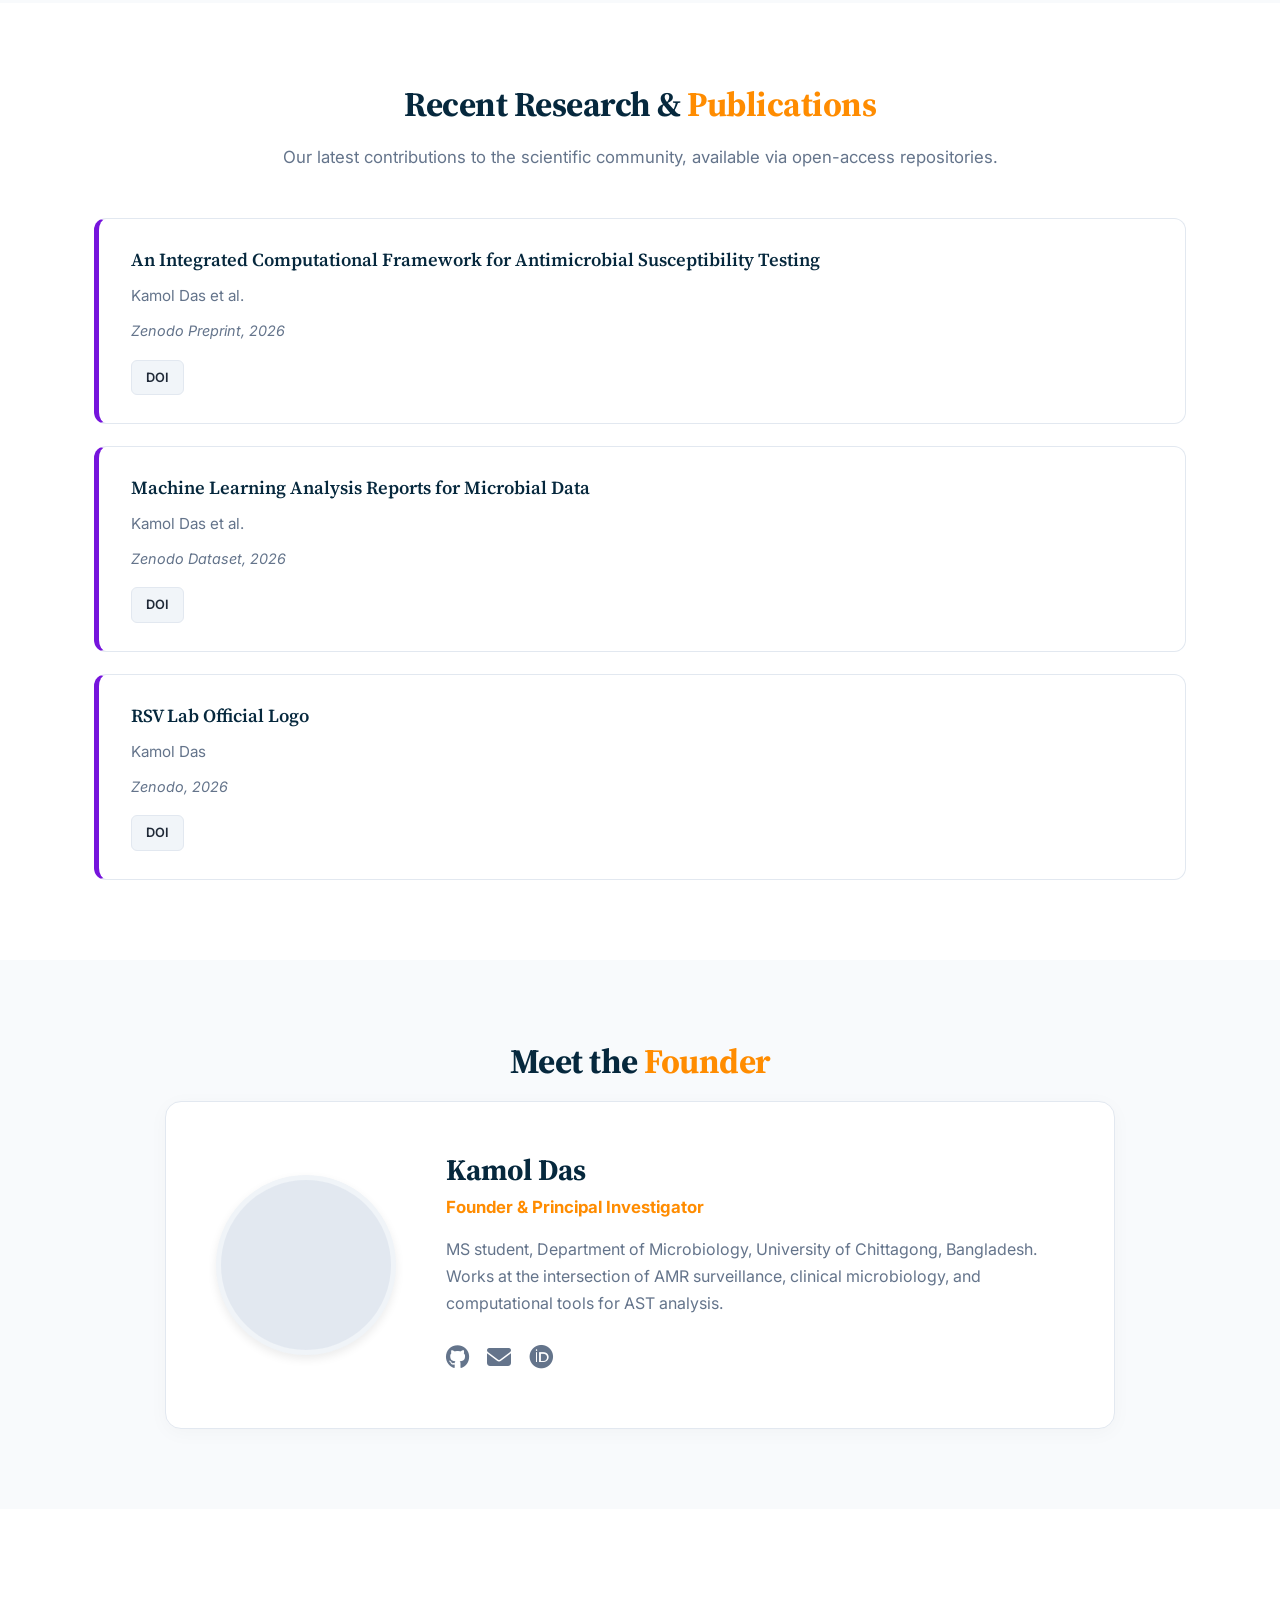
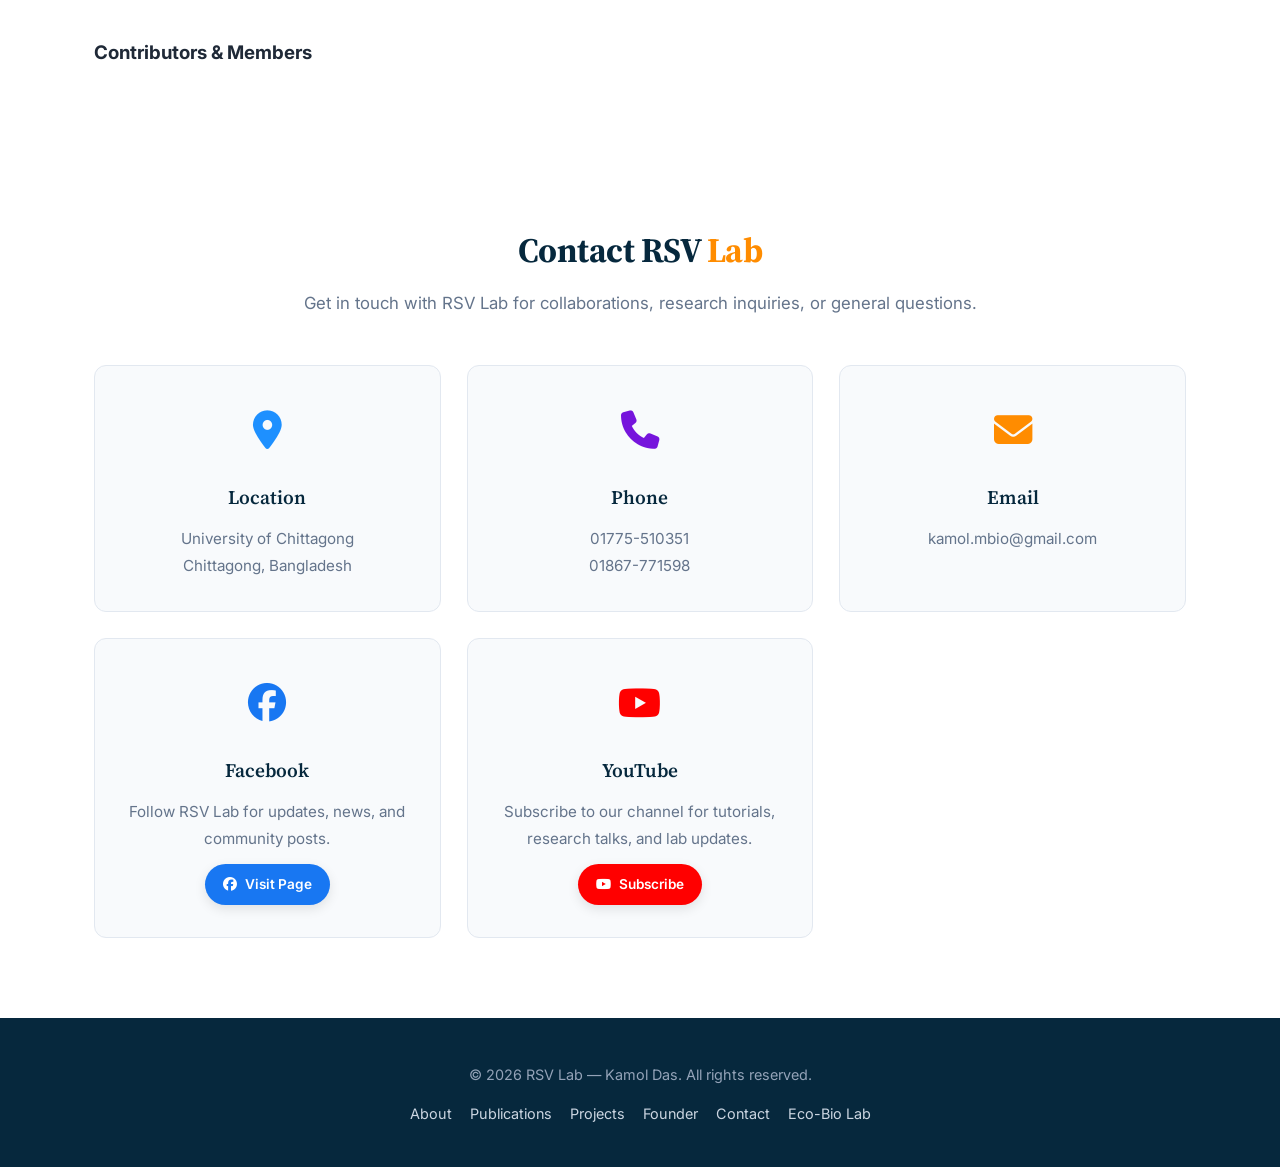
==== commit eb379093: "Update index.html" ====
--- a/index.html
+++ b/index.html
@@ -3,15 +3,15 @@
 <head>
     <meta charset="UTF-8">
     <meta name="viewport" content="width=device-width, initial-scale=1.0">
-    <title>RSV Lab | Official Website</title>
-    <meta name="description" content="RSV Lab advances antimicrobial susceptibility testing, AMR surveillance, and bioinformatics research. Founded by Kamol Das, University of Chittagong.">
+    <title>RSV Lab | ML-assisted AMR Surveillance & AST Analysis</title>
+    <meta name="description" content="RSV Lab — an MS thesis and bioinformatics research effort building open tools for antimicrobial susceptibility testing (AST), CLSI/EUCAST interpretation, and ML-assisted AMR surveillance. Founded by Kamol Das, University of Chittagong.">
     <link rel="canonical" href="https://rsv8lab-github-io.pages.dev/">
     <meta name="robots" content="index, follow">
     <meta name="theme-color" content="#06283d">
 
     <meta property="og:type" content="website">
-    <meta property="og:title" content="RSV Lab | Official Website">
-    <meta property="og:description" content="Advancing antimicrobial susceptibility testing, AMR surveillance, and bioinformatics research.">
+    <meta property="og:title" content="RSV Lab | AMR Surveillance & AST Analysis">
+    <meta property="og:description" content="Open tools for AST analysis and ML-assisted AMR surveillance in Bangladesh.">
     <meta property="og:url" content="https://rsv8lab-github-io.pages.dev/">
     <meta property="og:image" content="https://rsv8lab-github-io.pages.dev/rsvlab-logo.png">
     <meta name="twitter:card" content="summary">
@@ -27,7 +27,6 @@
 </head>
 <body>
 
-    <!-- Header -->
     <header class="header">
         <div class="container navbar">
             <a href="#" class="nav-logo" id="nav-logo"></a>
@@ -39,7 +38,6 @@
         </div>
     </header>
 
-    <!-- Hero -->
     <section class="hero">
         <div class="container">
             <h1 class="hero-title" id="hero-title"></h1>
@@ -48,7 +46,6 @@
         </div>
     </section>
 
-    <!-- About -->
     <section class="section" id="about">
         <div class="container">
             <h2 class="section-title" id="about-title"></h2>
@@ -57,7 +54,6 @@
         </div>
     </section>
 
-    <!-- Research -->
     <section class="section" id="research" style="background-color: var(--white);">
         <div class="container">
             <h2 class="section-title" id="research-title"></h2>
@@ -66,7 +62,6 @@
         </div>
     </section>
 
-    <!-- Tools -->
     <section class="section" id="tools">
         <div class="container">
             <h2 class="section-title" id="tools-title"></h2>
@@ -75,7 +70,6 @@
         </div>
     </section>
 
-    <!-- Publications -->
     <section class="section" id="publications" style="background-color: var(--white);">
         <div class="container">
             <h2 class="section-title" id="publications-title"></h2>
@@ -84,7 +78,6 @@
         </div>
     </section>
 
-    <!-- Team -->
     <section class="section" id="team">
         <div class="container">
             <h2 class="section-title" id="team-title"></h2>
@@ -93,7 +86,6 @@
         </div>
     </section>
 
-    <!-- Community -->
     <section class="section" id="community" style="background-color: var(--white);">
         <div class="container">
             <h2 class="section-title" id="community-title"></h2>
@@ -105,7 +97,6 @@
         </div>
     </section>
 
-    <!-- Collaboration -->
     <section class="collab-section" id="collab-section">
         <div class="container">
             <h2 id="collab-title"></h2>
@@ -114,7 +105,6 @@
         </div>
     </section>
 
-    <!-- Contact -->
     <section class="section contact-section" id="contact">
         <div class="container">
             <h2 class="section-title" id="contact-title"></h2>
@@ -123,7 +113,6 @@
         </div>
     </section>
 
-    <!-- Footer -->
     <footer class="footer">
         <div class="container">
             <p id="footer-copy"></p>
@@ -131,7 +120,6 @@
         </div>
     </footer>
 
-    <!-- Load order matters: content first, then renderer -->
     <script src="content.js"></script>
     <script src="render.js"></script>
 </body>
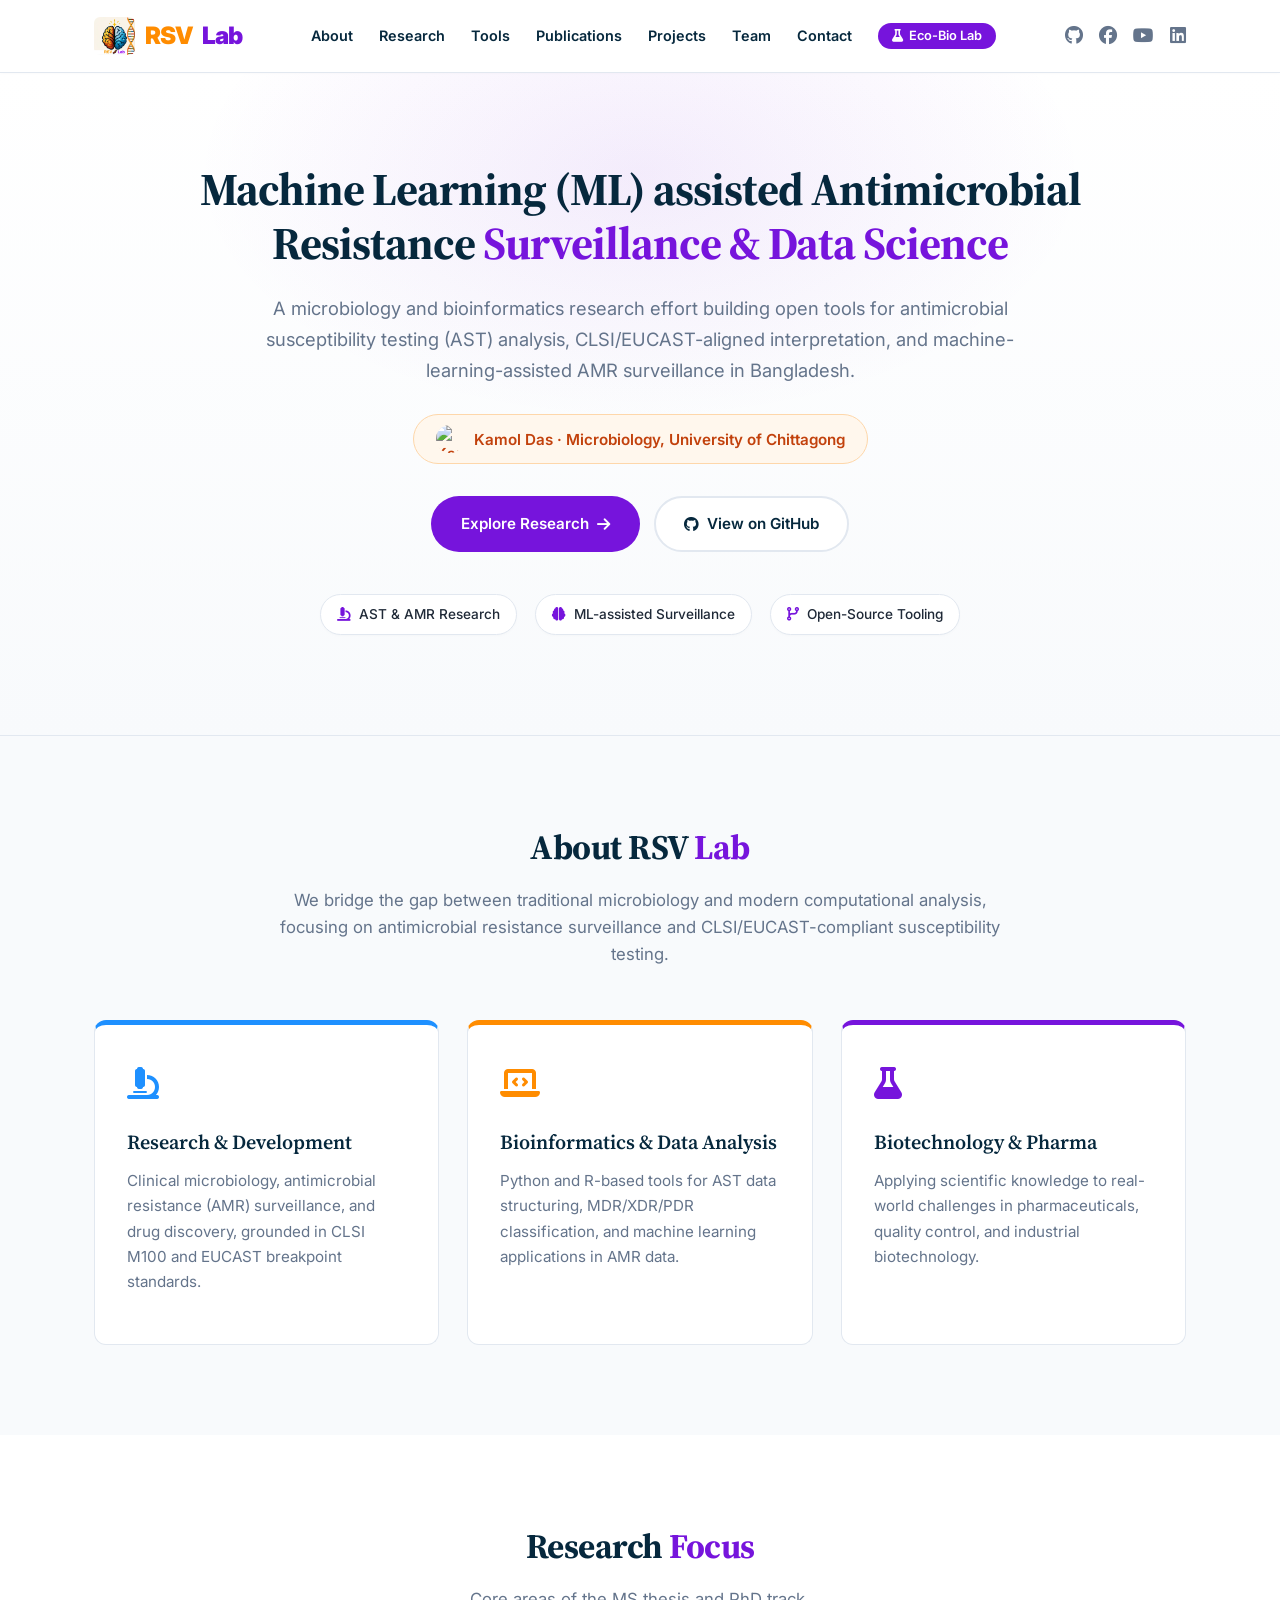
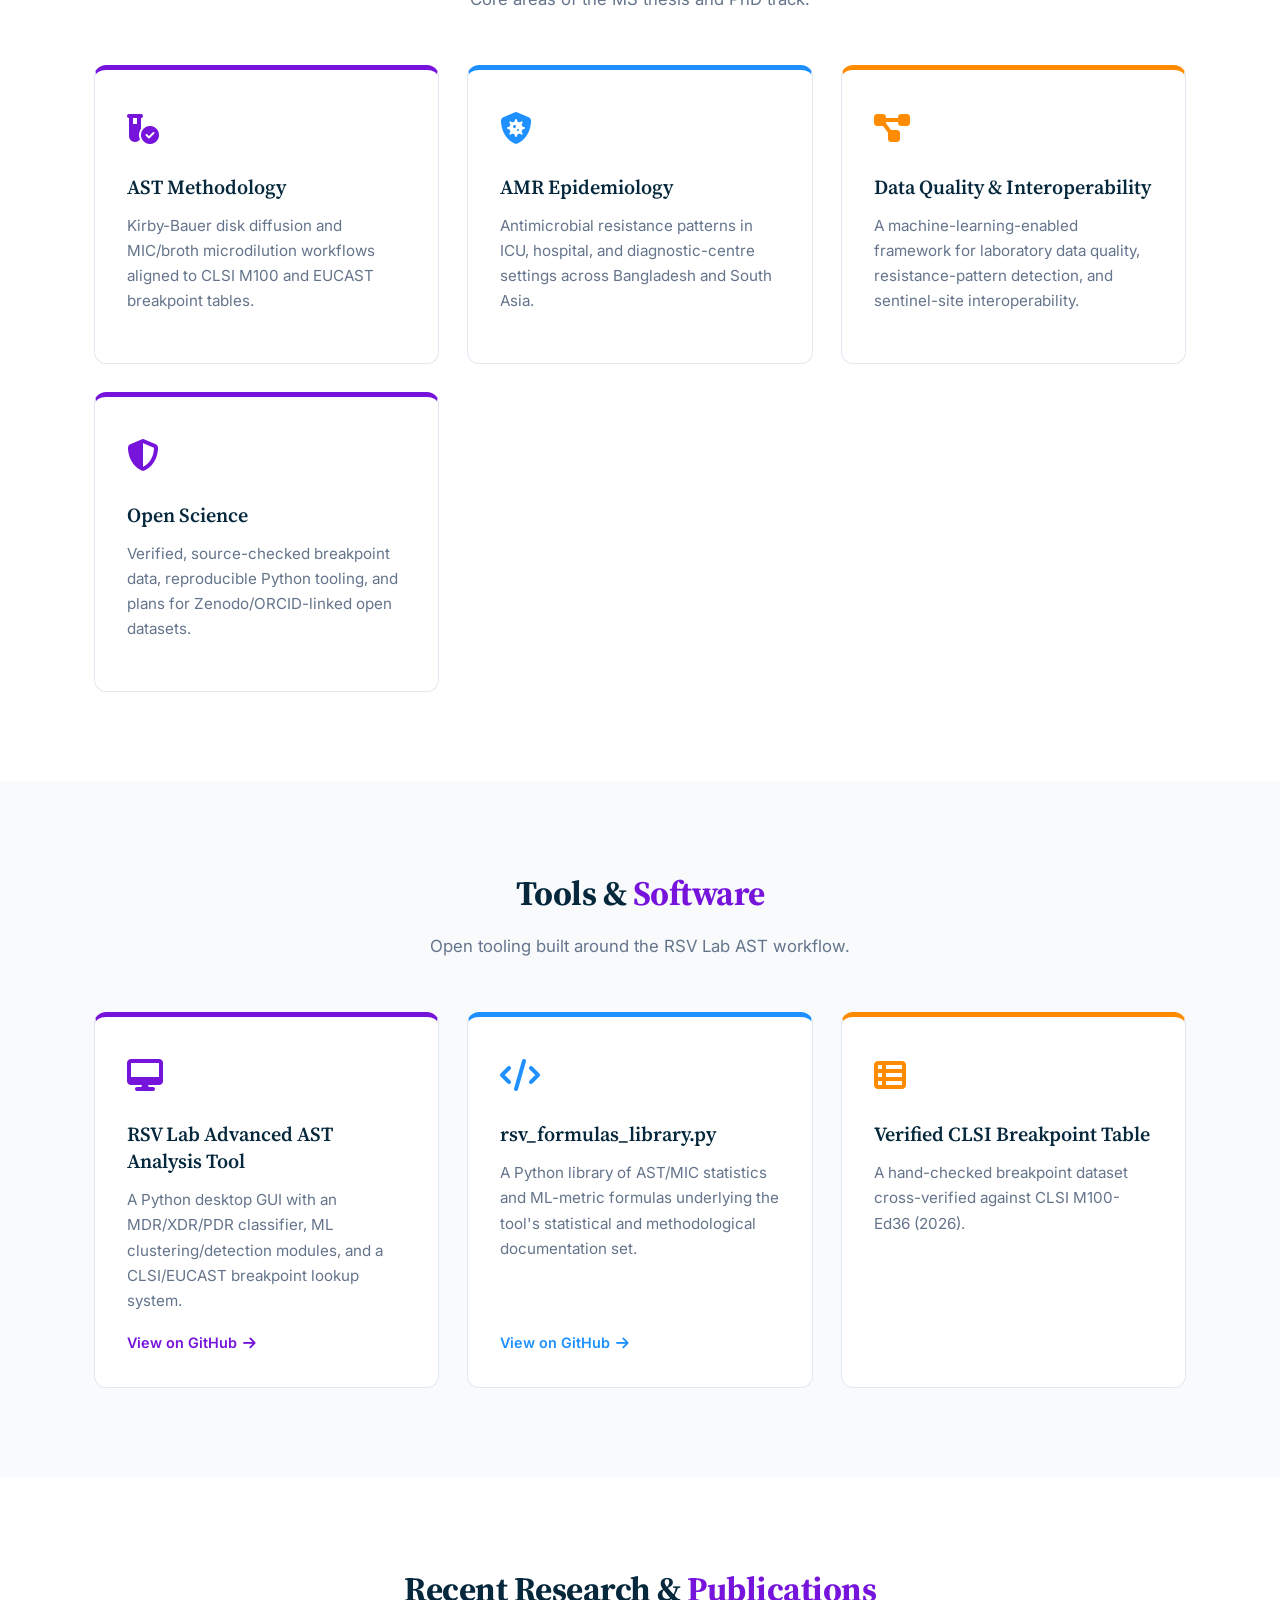
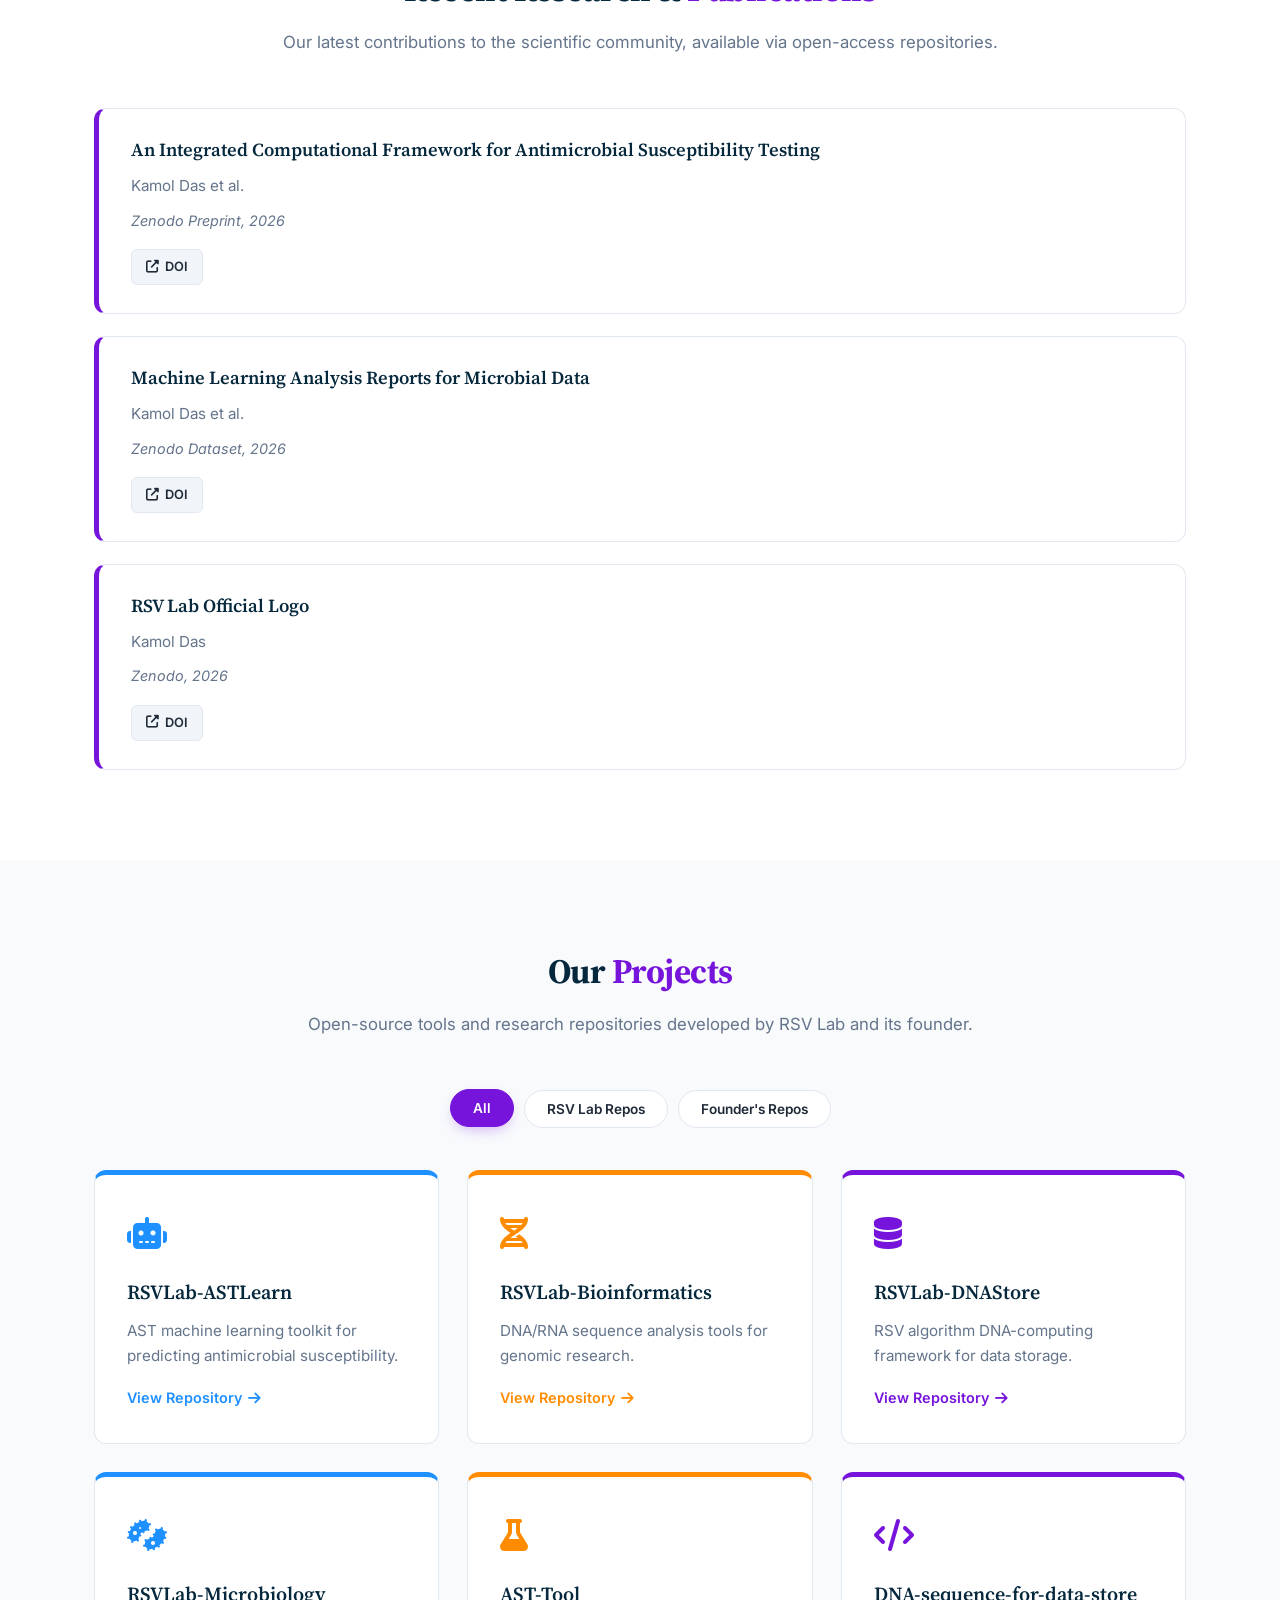
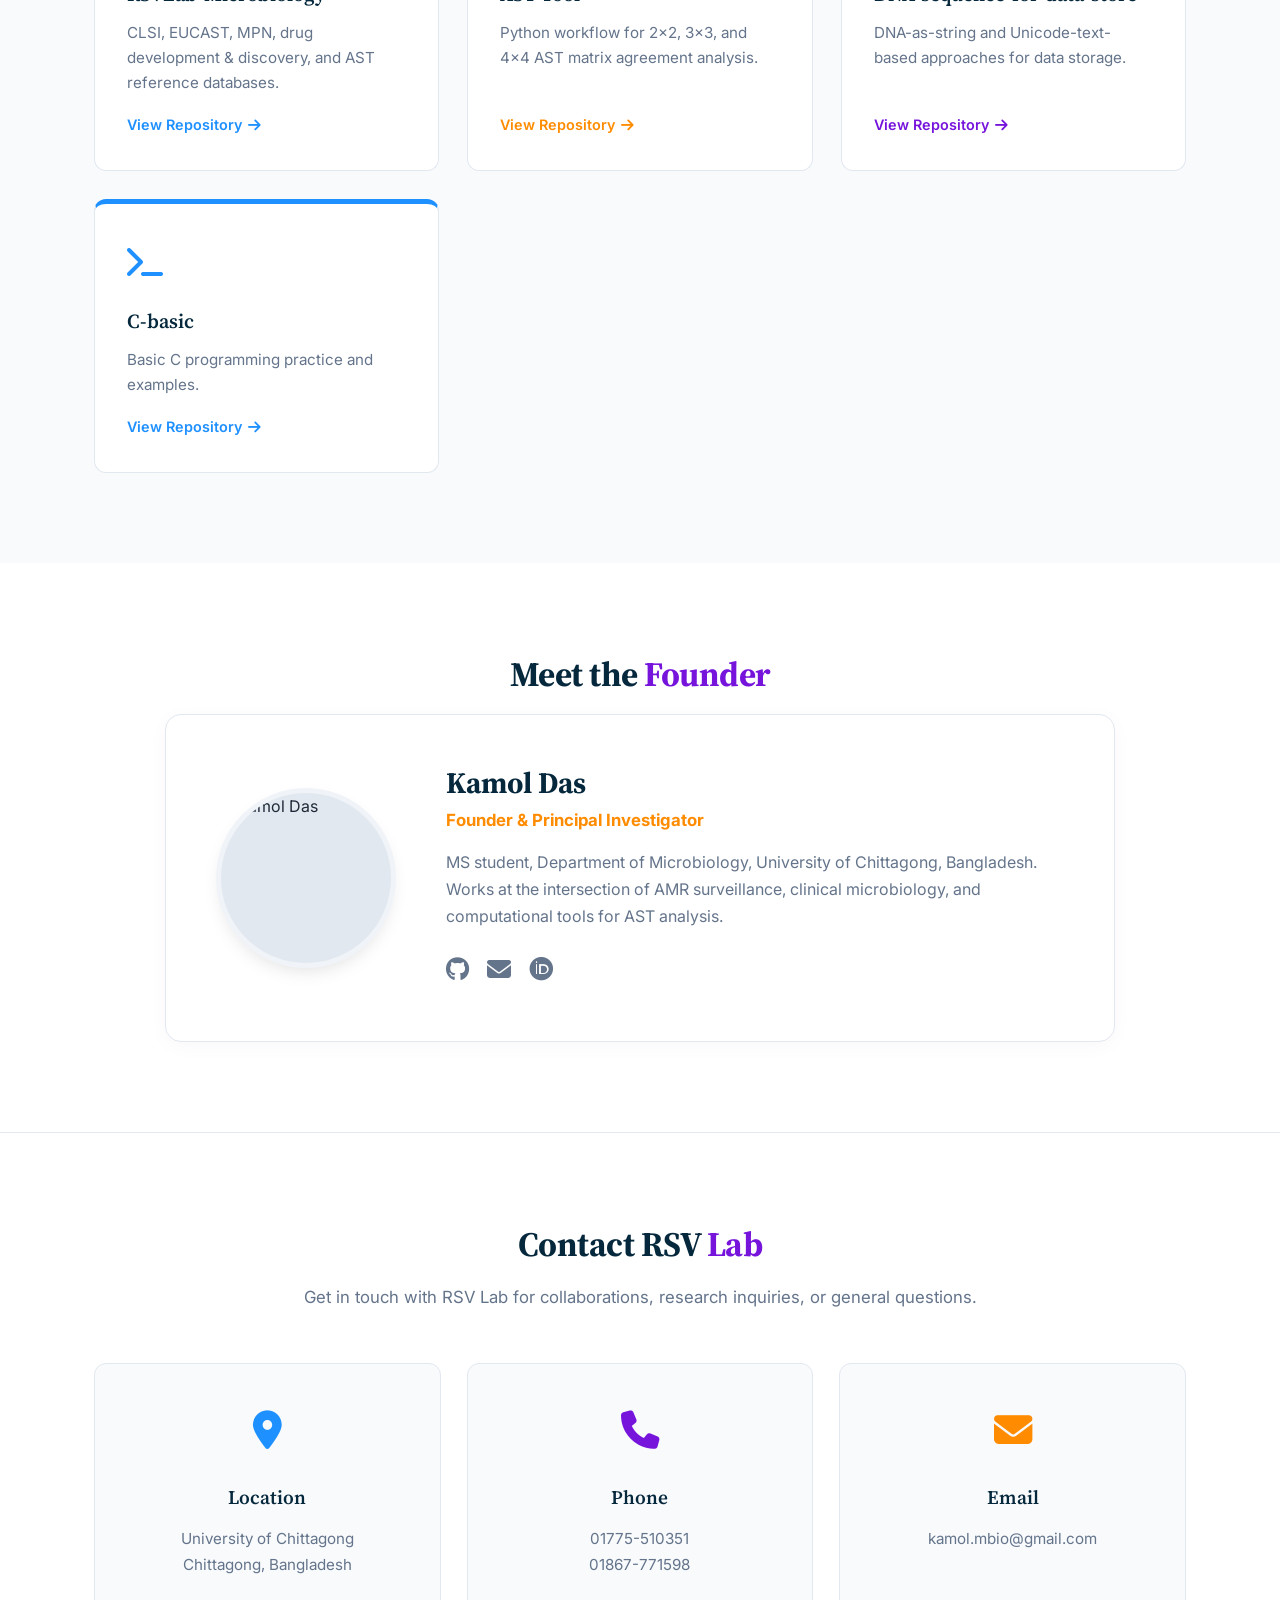
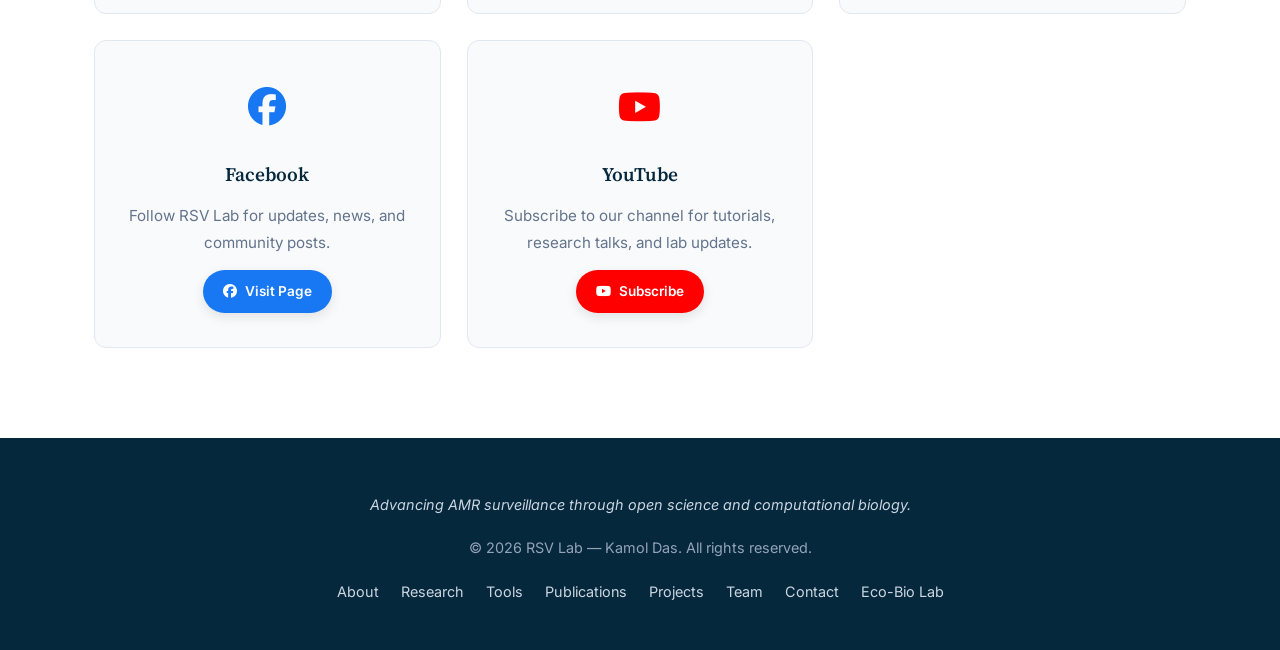
==== commit 71e86857: "Update index.html" ====
--- a/index.html
+++ b/index.html
@@ -3,8 +3,8 @@
 <head>
     <meta charset="UTF-8">
     <meta name="viewport" content="width=device-width, initial-scale=1.0">
-    <title>RSV Lab | ML-assisted AMR Surveillance & AST Analysis</title>
-    <meta name="description" content="RSV Lab — an MS thesis and bioinformatics research effort building open tools for antimicrobial susceptibility testing (AST), CLSI/EUCAST interpretation, and ML-assisted AMR surveillance. Founded by Kamol Das, University of Chittagong.">
+    <title>RSV Lab | Official Website</title>
+    <meta name="description" content="RSV Lab — building open tools for antimicrobial susceptibility testing (AST), CLSI/EUCAST interpretation, and ML-assisted AMR surveillance. Founded by Kamol Das.">
     <link rel="canonical" href="https://rsv8lab-github-io.pages.dev/">
     <meta name="robots" content="index, follow">
     <meta name="theme-color" content="#06283d">
@@ -14,9 +14,14 @@
     <meta property="og:description" content="Open tools for AST analysis and ML-assisted AMR surveillance in Bangladesh.">
     <meta property="og:url" content="https://rsv8lab-github-io.pages.dev/">
     <meta property="og:image" content="https://rsv8lab-github-io.pages.dev/rsvlab-logo.png">
-    <meta name="twitter:card" content="summary">
+    <meta property="og:site_name" content="RSV Lab">
+    <meta name="twitter:card" content="summary_large_image">
+    <meta name="twitter:title" content="RSV Lab | AMR Surveillance & AST Analysis">
+    <meta name="twitter:description" content="Open tools for AST analysis and AMR surveillance.">
+    <meta name="twitter:image" content="https://rsv8lab-github-io.pages.dev/rsvlab-logo.png">
 
     <link rel="icon" type="image/png" href="rsvlab-logo.png">
+    <link rel="apple-touch-icon" href="rsvlab-logo.png">
 
     <link rel="preconnect" href="https://fonts.googleapis.com">
     <link rel="preconnect" href="https://fonts.gstatic.com" crossorigin>
@@ -24,9 +29,27 @@
     <link rel="stylesheet" href="https://cdnjs.cloudflare.com/ajax/libs/font-awesome/6.4.0/css/all.min.css">
 
     <link rel="stylesheet" href="styles.css">
+
+    <!-- Structured data for Google -->
+    <script type="application/ld+json">
+    {
+      "@context": "https://schema.org",
+      "@type": "ResearchOrganization",
+      "name": "RSV Lab",
+      "url": "https://rsv8lab-github-io.pages.dev/",
+      "logo": "https://rsv8lab-github-io.pages.dev/rsvlab-logo.png",
+      "description": "An integrated computational framework for microbiology, AST, and bioinformatics research.",
+      "founder": {
+        "@type": "Person",
+        "name": "Kamol Das",
+        "affiliation": "University of Chittagong"
+      }
+    }
+    </script>
 </head>
 <body>
 
+    <!-- HEADER -->
     <header class="header">
         <div class="container navbar">
             <a href="#" class="nav-logo" id="nav-logo"></a>
@@ -38,14 +61,18 @@
         </div>
     </header>
 
+    <!-- HERO -->
     <section class="hero">
         <div class="container">
             <h1 class="hero-title" id="hero-title"></h1>
             <p class="hero-subtitle" id="hero-subtitle"></p>
             <div class="founder-badge" id="hero-badge"></div>
+            <div class="hero-ctas" id="hero-ctas"></div>
+            <div class="hero-highlights" id="hero-highlights"></div>
         </div>
     </section>
 
+    <!-- ABOUT -->
     <section class="section" id="about">
         <div class="container">
             <h2 class="section-title" id="about-title"></h2>
@@ -54,6 +81,7 @@
         </div>
     </section>
 
+    <!-- RESEARCH -->
     <section class="section" id="research" style="background-color: var(--white);">
         <div class="container">
             <h2 class="section-title" id="research-title"></h2>
@@ -62,6 +90,7 @@
         </div>
     </section>
 
+    <!-- TOOLS -->
     <section class="section" id="tools">
         <div class="container">
             <h2 class="section-title" id="tools-title"></h2>
@@ -70,6 +99,7 @@
         </div>
     </section>
 
+    <!-- PUBLICATIONS -->
     <section class="section" id="publications" style="background-color: var(--white);">
         <div class="container">
             <h2 class="section-title" id="publications-title"></h2>
@@ -78,7 +108,18 @@
         </div>
     </section>
 
-    <section class="section" id="team">
+    <!-- PROJECTS -->
+    <section class="section" id="projects">
+        <div class="container">
+            <h2 class="section-title" id="projects-title"></h2>
+            <p class="section-subtitle" id="projects-subtitle"></p>
+            <div class="project-tabs" id="projects-tabs"></div>
+            <div class="card-grid" id="projects-cards"></div>
+        </div>
+    </section>
+
+    <!-- TEAM -->
+    <section class="section" id="team" style="background-color: var(--white);">
         <div class="container">
             <h2 class="section-title" id="team-title"></h2>
             <div class="founder-container" id="team-founder"></div>
@@ -86,25 +127,7 @@
         </div>
     </section>
 
-    <section class="section" id="community" style="background-color: var(--white);">
-        <div class="container">
-            <h2 class="section-title" id="community-title"></h2>
-            <p class="section-subtitle" id="community-subtitle"></p>
-            <div class="card-grid" id="community-channels"></div>
-            <div class="stats-strip" id="community-stats"></div>
-            <h3 class="community-subhead" id="community-contrib-head">Contributors &amp; Members</h3>
-            <div class="contributor-grid" id="community-contributors"></div>
-        </div>
-    </section>
-
-    <section class="collab-section" id="collab-section">
-        <div class="container">
-            <h2 id="collab-title"></h2>
-            <p id="collab-text"></p>
-            <a id="collab-btn" class="btn" target="_blank" rel="noopener"></a>
-        </div>
-    </section>
-
+    <!-- CONTACT -->
     <section class="section contact-section" id="contact">
         <div class="container">
             <h2 class="section-title" id="contact-title"></h2>
@@ -113,13 +136,21 @@
         </div>
     </section>
 
+    <!-- FOOTER -->
     <footer class="footer">
         <div class="container">
-            <p id="footer-copy"></p>
+            <p class="footer-tagline" id="footer-tagline"></p>
+            <p class="footer-copy" id="footer-copy"></p>
             <div class="footer-links" id="footer-links"></div>
         </div>
     </footer>
 
+    <!-- Back-to-top button -->
+    <button class="back-to-top" id="back-to-top" aria-label="Back to top">
+        <i class="fas fa-arrow-up"></i>
+    </button>
+
+    <!-- Load content first, then render -->
     <script src="content.js"></script>
     <script src="render.js"></script>
 </body>
--- a/styles.css
+++ b/styles.css
@@ -1,58 +1,77 @@
 /* ============================================================
-   RSV LAB — UNIVERSAL STYLESHEET
-   ------------------------------------------------------------
-   Portable theme. Change --primary-* values to rebrand.
-   Every card reads --card-accent for its colour.
+   RSV LAB — STYLESHEET
+   ============================================================
+   
+   To rebrand the entire site, change ONLY the :root variables
+   below (colours, fonts, spacing, radii, shadows). Everything
+   else cascades automatically.
+   
+   The card system reads --card-accent from inline styles set
+   by render.js, so per-card colours are controlled from
+   content.js.
    ============================================================ */
 
-/* --- CSS Variables & Reset ---------------------------------- */
+/* ---------- THEME VARIABLES ---------- */
 :root {
-    /* RSV Lab brand colors — change these 3 to rebrand */
-    --primary-orange: #FF8C00;
-    --primary-purple: #7614DC;
-    --primary-blue:   #1E90FF;
-
-    /* Named colours used in card accents */
+    /* ============================================================
+       BRAND COLOURS — change these 3 to rebrand the whole site
+       ============================================================ */
+    --primary-orange: #FF8C00;      /* warm accent */
+    --primary-purple: #7614DC;      /* main brand colour */
+    --primary-blue:   #1E90FF;      /* secondary accent */
+
+    /* ============================================================
+       EXTRA COLOURS — used as card accents
+       ============================================================ */
     --primary-cyan:   #06B6D4;
     --primary-green:  #2D6A4F;
     --primary-red:    #DC2626;
-
-    /* Neutrals */
-    --dark-navy:      #06283d;
-    --light-bg:       #f8fafc;
+    --primary-yellow: #FFC300;
+    --primary-gold:   #F59E0B;
+
+    /* ============================================================
+       NEUTRALS — backgrounds, text, borders
+       ============================================================ */
+    --dark-navy:      #06283d;      /* footer, dark elements */
+    --light-bg:       #f8fafc;      /* section backgrounds */
     --white:          #ffffff;
     --border-color:   #e2e8f0;
-    --text-main:      #1f2937;
-    --text-muted:     #64748b;
-
-    /* Typography */
+    --text-main:      #1f2937;      /* body text */
+    --text-muted:     #64748b;      /* secondary text */
+
+    /* ============================================================
+       FONTS — change these to use different typefaces
+       ============================================================ */
     --font-sans:  'Inter', system-ui, -apple-system, sans-serif;
     --font-serif: 'Source Serif 4', Georgia, serif;
 
-    /* Spacing */
+    /* ============================================================
+       SPACING SCALE — used for card padding, grid gap, sections
+       ============================================================ */
     --card-padding: 32px;
     --grid-gap:     28px;
-    --section-pad:  80px;
-
-    /* Radius */
+    --section-pad:  90px;
+
+    /* ============================================================
+       BORDER RADII
+       ============================================================ */
     --radius-sm:   6px;
     --radius-md:   12px;
     --radius-lg:   16px;
     --radius-full: 9999px;
 
-    /* Shadows */
+    /* ============================================================
+       SHADOWS
+       ============================================================ */
     --shadow-sm: 0 1px 3px rgba(0,0,0,0.02);
     --shadow-md: 0 4px 20px rgba(0,0,0,0.03);
     --shadow-lg: 0 10px 25px -5px rgba(0,0,0,0.06);
-}
-
-* { box-sizing: border-box; margin: 0; padding: 0; }
-
-html {
-    scroll-behavior: smooth;
-    scroll-padding-top: 90px;
-}
-
+    --shadow-xl: 0 20px 40px -12px rgba(0,0,0,0.10);
+}
+
+/* ---------- RESET ---------- */
+*, *::before, *::after { box-sizing: border-box; margin: 0; padding: 0; }
+html { scroll-behavior: smooth; scroll-padding-top: 90px; }
 body {
     font-family: var(--font-sans);
     background-color: var(--light-bg);
@@ -61,7 +80,6 @@
     -webkit-font-smoothing: antialiased;
     -moz-osx-font-smoothing: grayscale;
 }
-
 a { text-decoration: none; color: var(--primary-blue); transition: color 0.2s; }
 a:hover { color: #084a8f; }
 a:focus-visible, button:focus-visible {
@@ -69,15 +87,8 @@
     outline-offset: 3px;
     border-radius: 4px;
 }
-
 ul { list-style: none; }
 img { max-width: 100%; height: auto; display: block; }
-
-.visually-hidden {
-    position: absolute; width: 1px; height: 1px; padding: 0; margin: -1px;
-    overflow: hidden; clip: rect(0,0,0,0); white-space: nowrap; border: 0;
-}
-
 .hidden { display: none !important; }
 
 @media (prefers-reduced-motion: reduce) {
@@ -85,7 +96,7 @@
     * { transition: none !important; animation: none !important; }
 }
 
-/* --- Layout -------------------------------------------------- */
+/* ---------- LAYOUT ---------- */
 .container { max-width: 1140px; margin: 0 auto; padding: 0 24px; }
 .section { padding: var(--section-pad) 0; }
 
@@ -99,8 +110,7 @@
     letter-spacing: -0.5px;
     color: var(--dark-navy);
 }
-.section-title span { color: var(--primary-orange); }
-.section-title .purple { color: var(--primary-purple); }
+.section-title span { color: var(--primary-purple); }
 
 .section-subtitle {
     text-align: center;
@@ -108,28 +118,28 @@
     font-size: 1.05rem;
     line-height: 1.6;
     max-width: 720px;
-    margin: 0 auto 48px auto;
-}
-
-/* --- Header & Nav -------------------------------------------- */
+    margin: 0 auto 52px auto;
+}
+
+/* ---------- HEADER ---------- */
 .header {
-    background: var(--white);
+    background: rgba(255,255,255,0.95);
+    backdrop-filter: saturate(180%) blur(10px);
+    -webkit-backdrop-filter: saturate(180%) blur(10px);
     border-bottom: 1px solid var(--border-color);
     position: sticky;
     top: 0;
     z-index: 1000;
     box-shadow: var(--shadow-sm);
 }
-
 .navbar {
     display: flex;
     justify-content: space-between;
     align-items: center;
-    height: 70px;
-    gap: 16px;
+    height: 72px;
+    gap: 20px;
     flex-wrap: nowrap;
 }
-
 .nav-logo {
     font-size: 1.5rem;
     font-weight: 900;
@@ -137,84 +147,79 @@
     letter-spacing: -1px;
     display: flex;
     align-items: center;
-    gap: 8px;
+    gap: 10px;
     flex-shrink: 0;
     white-space: nowrap;
 }
-.nav-logo img {
-    height: 32px;
-    width: auto;
-    display: block;
-    border-radius: 4px;
-}
+.nav-logo img { height: 38px; width: auto; border-radius: 6px; }
 .nav-logo span { color: var(--primary-orange); }
 .nav-logo .purple { color: var(--primary-purple); }
 
 .nav-links {
     display: flex;
-    gap: 22px;
-    font-weight: 600;
-    font-size: 0.88rem;
-    letter-spacing: 0.2px;
+    gap: 26px;
+    font-weight: 600;
+    font-size: 0.9rem;
     align-items: center;
     flex-wrap: nowrap;
     white-space: nowrap;
 }
 .nav-links a {
     color: var(--dark-navy);
-    padding: 4px 0;
+    padding: 6px 0;
+    position: relative;
     transition: color 0.2s;
 }
-.nav-links a:hover { color: var(--primary-blue); }
-
-/* Partner pill — one line only */
-.nav-links a[target="_blank"] {
+.nav-links a::after {
+    content: '';
+    position: absolute;
+    left: 0; bottom: 0;
+    width: 0; height: 2px;
+    background: var(--primary-purple);
+    transition: width 0.25s;
+}
+.nav-links a:hover { color: var(--primary-purple); }
+.nav-links a:hover::after { width: 100%; }
+
+.nav-links a.partner-pill {
     display: inline-flex;
     align-items: center;
     gap: 6px;
-    padding: 6px 12px;
+    padding: 7px 14px;
     background: var(--primary-purple);
     color: var(--white);
     border-radius: var(--radius-full);
     font-size: 0.8rem;
     white-space: nowrap;
-    transition: background 0.2s;
-}
-.nav-links a[target="_blank"]:hover {
+    line-height: 1;
+    transition: background 0.2s, transform 0.2s;
+}
+.nav-links a.partner-pill:hover {
     background: var(--dark-navy);
     color: var(--white);
-}
-
-.nav-icons {
-    display: flex;
-    gap: 14px;
-    align-items: center;
-    flex-shrink: 0;
-}
-.nav-icons a {
-    font-size: 1.1rem;
-    color: var(--text-muted);
-    transition: color 0.2s;
-}
-.nav-icons a:hover { color: var(--primary-blue); }
+    transform: translateY(-1px);
+}
+.nav-links a.partner-pill::after { display: none; }
+
+.nav-icons { display: flex; gap: 16px; align-items: center; flex-shrink: 0; }
+.nav-icons a { font-size: 1.15rem; color: var(--text-muted); transition: color 0.2s, transform 0.2s; }
+.nav-icons a:hover { color: var(--primary-purple); transform: translateY(-1px); }
 
 .nav-toggle {
     display: none;
-    background: none;
-    border: none;
+    background: none; border: none;
     font-size: 1.4rem;
     color: var(--dark-navy);
     cursor: pointer;
     padding: 6px;
-}
-
-@media (max-width: 1100px) {
-    .nav-links a[target="_blank"] { display: none; }
-}
-@media (max-width: 900px) {
-    .nav-icons { display: none; }
-    .nav-links { gap: 16px; font-size: 0.85rem; }
-}
+    border-radius: 6px;
+}
+.nav-toggle:hover { background: var(--light-bg); }
+
+/* Progressive hiding to keep the navbar tidy at all widths */
+@media (max-width: 1120px) { .nav-links a.partner-pill { display: none; } }
+@media (max-width: 940px)  { .nav-icons { display: none; } }
+@media (max-width: 900px)  { .nav-links { gap: 18px; font-size: 0.85rem; } }
 @media (max-width: 768px) {
     .nav-links { display: none; }
     .nav-toggle { display: block; }
@@ -222,44 +227,46 @@
         display: flex;
         flex-direction: column;
         position: absolute;
-        top: 70px; left: 0; right: 0;
+        top: 72px; left: 0; right: 0;
         background: var(--white);
         border-bottom: 1px solid var(--border-color);
-        padding: 20px;
-        gap: 16px;
+        padding: 22px; gap: 18px;
         box-shadow: var(--shadow-md);
         align-items: flex-start;
     }
-    .nav-links.open a[target="_blank"] { display: inline-flex; }
-}
-
-/* --- Hero ---------------------------------------------------- */
+    .nav-links.open a.partner-pill { display: inline-flex; }
+    .nav-links.open a::after { display: none; }
+}
+
+/* ---------- HERO ---------- */
 .hero {
-    background: var(--white);
-    padding: 80px 0 90px 0;
+    background: linear-gradient(180deg, #ffffff 0%, #f8fafc 100%);
+    padding: 90px 0 100px 0;
     text-align: center;
     border-bottom: 1px solid var(--border-color);
-}
-
-.hero-banner {
-    width: 100%;
-    max-width: 900px;
-    margin: 0 auto 40px auto;
-    border-radius: var(--radius-md);
-    box-shadow: 0 10px 30px rgba(0,0,0,0.08);
-}
-
+    position: relative;
+    overflow: hidden;
+}
+.hero::before {
+    content: '';
+    position: absolute;
+    top: -150px; left: 50%; transform: translateX(-50%);
+    width: 900px; height: 500px;
+    background: radial-gradient(ellipse at center, rgba(118,20,220,0.08) 0%, transparent 70%);
+    pointer-events: none;
+}
 .hero-title {
     font-family: var(--font-serif);
-    font-size: 2.75rem;
+    font-size: 2.85rem;
     font-weight: 700;
-    line-height: 1.2;
+    line-height: 1.18;
     letter-spacing: -1px;
-    margin-bottom: 20px;
+    margin-bottom: 22px;
     color: var(--dark-navy);
     max-width: 900px;
     margin-left: auto;
     margin-right: auto;
+    position: relative;
 }
 .hero-title span { color: var(--primary-orange); }
 .hero-title .purple { color: var(--primary-purple); }
@@ -267,9 +274,10 @@
 .hero-subtitle {
     font-size: 1.15rem;
     color: var(--text-muted);
-    max-width: 750px;
-    margin: 0 auto 32px auto;
+    max-width: 760px;
+    margin: 0 auto 28px auto;
     line-height: 1.7;
+    position: relative;
 }
 
 .founder-badge {
@@ -283,52 +291,98 @@
     font-weight: 600;
     font-size: 0.95rem;
     border: 1px solid #fed7aa;
-    white-space: nowrap;
-}
-.founder-badge img {
-    width: 28px;
-    height: 28px;
-    border-radius: 50%;
-    object-fit: cover;
-    flex-shrink: 0;
-}
-
-@media (max-width: 768px) {
-    .hero { padding: 60px 0 70px 0; }
-    .hero-title { font-size: 2rem; }
-    .hero-subtitle { font-size: 1rem; }
-    .founder-badge { white-space: normal; text-align: left; }
-}
-
-/* --- Universal card system ----------------------------------- */
+    margin-bottom: 32px;
+}
+.founder-badge img { width: 28px; height: 28px; border-radius: 50%; object-fit: cover; }
+
+.hero-ctas { display: flex; justify-content: center; gap: 14px; flex-wrap: wrap; margin-bottom: 42px; position: relative; }
+.btn {
+    display: inline-flex;
+    align-items: center;
+    gap: 8px;
+    padding: 13px 28px;
+    border-radius: var(--radius-full);
+    font-weight: 600;
+    font-size: 0.95rem;
+    transition: all 0.2s;
+    border: 2px solid transparent;
+}
+.btn-primary { background: var(--primary-purple); color: var(--white); }
+.btn-primary:hover {
+    background: var(--dark-navy);
+    color: var(--white);
+    transform: translateY(-2px);
+    box-shadow: 0 10px 25px -8px rgba(118,20,220,0.4);
+}
+.btn-secondary { background: var(--white); color: var(--dark-navy); border-color: var(--border-color); }
+.btn-secondary:hover {
+    border-color: var(--dark-navy);
+    color: var(--dark-navy);
+    transform: translateY(-2px);
+    box-shadow: var(--shadow-lg);
+}
+
+.hero-highlights { display: flex; justify-content: center; gap: 18px; flex-wrap: wrap; position: relative; }
+.hero-highlight {
+    display: inline-flex;
+    align-items: center;
+    gap: 8px;
+    padding: 8px 16px;
+    background: var(--white);
+    border: 1px solid var(--border-color);
+    border-radius: var(--radius-full);
+    font-size: 0.85rem;
+    color: var(--text-main);
+    font-weight: 500;
+    box-shadow: var(--shadow-sm);
+}
+.hero-highlight i { color: var(--primary-purple); }
+
+/* ---------- CARDS ---------- */
 .card-grid {
     display: grid;
     grid-template-columns: repeat(auto-fit, minmax(300px, 1fr));
     gap: var(--grid-gap);
     align-items: stretch;
 }
-
 .card {
     background: var(--white);
     border: 1px solid var(--border-color);
     border-radius: var(--radius-md);
     padding: var(--card-padding);
-    transition: transform 0.3s, box-shadow 0.3s;
+    transition: transform 0.3s, box-shadow 0.3s, border-color 0.3s;
     display: flex;
     flex-direction: column;
     height: 100%;
     border-top: 5px solid var(--card-accent, var(--primary-blue));
+    position: relative;
+    overflow: hidden;
+}
+.card::after {
+    content: '';
+    position: absolute;
+    top: 0; left: 0; right: 0;
+    height: 5px;
+    background: linear-gradient(90deg, var(--card-accent, var(--primary-blue)) 0%, transparent 100%);
+    opacity: 0;
+    transition: opacity 0.3s;
 }
 .card:hover {
-    transform: translateY(-3px);
-    box-shadow: 0 12px 28px -8px rgba(0,0,0,0.10);
+    transform: translateY(-4px);
+    box-shadow: var(--shadow-xl);
     border-color: #cbd5e1;
 }
+.card:hover::after { opacity: 0.3; }
+
 .card-icon {
     font-size: 2rem;
     color: var(--card-accent, var(--primary-blue));
     margin-bottom: 18px;
-}
+    transition: transform 0.3s;
+    display: inline-block;
+}
+.card:hover .card-icon { transform: scale(1.08); }
+
 .card-title {
     font-family: var(--font-serif);
     font-size: 1.25rem;
@@ -337,13 +391,7 @@
     margin-bottom: 12px;
     color: var(--dark-navy);
 }
-.card-text {
-    color: var(--text-muted);
-    font-size: 0.95rem;
-    line-height: 1.65;
-    flex-grow: 1;
-    margin-bottom: 18px;
-}
+.card-text { color: var(--text-muted); font-size: 0.95rem; line-height: 1.65; flex-grow: 1; margin-bottom: 18px; }
 .card-link {
     font-weight: 600;
     font-size: 0.9rem;
@@ -355,7 +403,6 @@
     transition: gap 0.2s;
 }
 .card-link:hover { gap: 10px; }
-
 .card-image {
     width: 100%;
     height: 180px;
@@ -364,7 +411,7 @@
     margin-bottom: 20px;
 }
 
-/* --- Publications -------------------------------------------- */
+/* ---------- PUBLICATIONS ---------- */
 .publication-list { display: grid; grid-template-columns: 1fr; gap: 22px; }
 .publication-item {
     display: flex;
@@ -374,22 +421,16 @@
     border: 1px solid var(--border-color);
     border-radius: var(--radius-md);
     padding: 28px 32px;
-    transition: box-shadow 0.3s, transform 0.3s;
+    transition: box-shadow 0.3s, transform 0.3s, border-color 0.3s;
     border-left: 5px solid var(--primary-purple);
 }
 .publication-item:hover {
-    box-shadow: 0 8px 24px -10px rgba(0,0,0,0.12);
+    box-shadow: var(--shadow-xl);
     transform: translateX(6px);
-}
-.pub-title {
-    font-family: var(--font-serif);
-    font-size: 1.15rem;
-    font-weight: 600;
-    line-height: 1.4;
-    color: var(--dark-navy);
-}
+    border-color: #cbd5e1;
+}
+.pub-title { font-family: var(--font-serif); font-size: 1.15rem; font-weight: 600; line-height: 1.4; color: var(--dark-navy); }
 .pub-authors { font-size: 0.95rem; color: var(--text-muted); }
-.pub-authors strong { color: var(--text-main); }
 .pub-journal { font-style: italic; font-size: 0.9rem; color: var(--text-muted); }
 .pub-links { display: flex; gap: 12px; flex-wrap: wrap; margin-top: 6px; }
 .pub-link {
@@ -401,31 +442,30 @@
     color: var(--text-main);
     border: 1px solid var(--border-color);
     transition: all 0.2s;
+    display: inline-flex;
+    align-items: center;
+    gap: 6px;
 }
 .pub-link:hover {
     background: var(--primary-blue);
     color: var(--white);
     border-color: var(--primary-blue);
-}
-
-/* --- Project filter tabs ------------------------------------- */
-.project-tabs {
-    display: flex;
-    justify-content: center;
-    gap: 10px;
-    margin-bottom: 40px;
-    flex-wrap: wrap;
-}
+    transform: translateY(-1px);
+}
+
+/* ---------- PROJECT TABS ---------- */
+.project-tabs { display: flex; justify-content: center; gap: 10px; margin-bottom: 42px; flex-wrap: wrap; }
 .project-tabs button {
-    padding: 9px 20px;
+    padding: 10px 22px;
     border: 1px solid var(--border-color);
     background: var(--white);
     border-radius: var(--radius-full);
     font-weight: 600;
     font-size: 0.85rem;
     cursor: pointer;
-    transition: background 0.2s, color 0.2s, transform 0.15s, border-color 0.2s;
+    transition: all 0.2s;
     color: var(--text-main);
+    font-family: inherit;
 }
 .project-tabs button.active,
 .project-tabs button:hover {
@@ -433,9 +473,10 @@
     color: var(--white);
     border-color: var(--primary-purple);
     transform: translateY(-1px);
-}
-
-/* --- Founder / Team ------------------------------------------ */
+    box-shadow: 0 6px 15px -6px rgba(118,20,220,0.4);
+}
+
+/* ---------- FOUNDER / TEAM ---------- */
 .founder-container {
     display: flex;
     align-items: center;
@@ -456,55 +497,16 @@
     border: 5px solid #f0f4f8;
     flex-shrink: 0;
     background: #e2e8f0;
-    box-shadow: 0 4px 10px rgba(0,0,0,0.08);
-}
-.founder-info h3 {
-    font-family: var(--font-serif);
-    font-size: 1.85rem;
-    line-height: 1.2;
-    margin-bottom: 6px;
-    color: var(--dark-navy);
-}
-.founder-info .role {
-    color: var(--primary-orange);
-    font-weight: 700;
-    margin-bottom: 14px;
-    font-size: 1.05rem;
-}
-.founder-info p {
-    color: var(--text-muted);
-    line-height: 1.7;
-    margin-bottom: 20px;
-}
+    box-shadow: 0 8px 20px -8px rgba(0,0,0,0.15);
+}
+.founder-info h3 { font-family: var(--font-serif); font-size: 1.85rem; line-height: 1.2; margin-bottom: 6px; color: var(--dark-navy); }
+.founder-info .role { color: var(--primary-orange); font-weight: 700; margin-bottom: 14px; font-size: 1.05rem; }
+.founder-info p { color: var(--text-muted); line-height: 1.7; margin-bottom: 20px; }
 .founder-social { display: flex; gap: 18px; }
-.founder-social a {
-    font-size: 1.5rem;
-    color: var(--text-muted);
-    transition: color 0.2s, transform 0.2s;
-}
-.founder-social a:hover {
-    color: var(--primary-blue);
-    transform: translateY(-2px);
-}
-
-@media (max-width: 768px) {
-    .founder-container {
-        flex-direction: column;
-        text-align: center;
-        padding: 30px 24px;
-        gap: 26px;
-    }
-    .founder-social { justify-content: center; }
-    .founder-avatar { width: 150px; height: 150px; }
-    .founder-info h3 { font-size: 1.5rem; }
-}
-
-.member-grid {
-    display: grid;
-    grid-template-columns: repeat(auto-fit, minmax(200px, 1fr));
-    gap: 24px;
-    margin-top: 40px;
-}
+.founder-social a { font-size: 1.5rem; color: var(--text-muted); transition: color 0.2s, transform 0.2s; }
+.founder-social a:hover { color: var(--primary-purple); transform: translateY(-2px); }
+
+.member-grid { display: grid; grid-template-columns: repeat(auto-fit, minmax(200px, 1fr)); gap: 24px; margin-top: 40px; }
 .member {
     text-align: center;
     padding: 20px;
@@ -515,117 +517,84 @@
     display: block;
 }
 .member:hover { transform: translateY(-4px); box-shadow: var(--shadow-lg); }
-.member img {
-    width: 90px;
-    height: 90px;
-    border-radius: 50%;
-    object-fit: cover;
-    margin: 0 auto 12px;
-    border: 3px solid var(--light-bg);
-}
+.member img { width: 90px; height: 90px; border-radius: 50%; object-fit: cover; margin: 0 auto 12px; border: 3px solid var(--light-bg); }
 .member-name { font-weight: 600; font-size: 0.95rem; }
 .member-role { font-size: 0.8rem; color: var(--text-muted); margin-top: 4px; }
 
-/* --- Contact -------------------------------------------------- */
-.contact-section { background-color: var(--white); }
-.contact-grid {
-    display: grid;
-    grid-template-columns: repeat(auto-fit, minmax(260px, 1fr));
-    gap: 26px;
-}
+/* ---------- CONTACT ---------- */
+.contact-section { background: var(--white); border-top: 1px solid var(--border-color); }
+.contact-grid { display: grid; grid-template-columns: repeat(auto-fit, minmax(260px, 1fr)); gap: 26px; }
 .contact-card {
     background: var(--light-bg);
     border: 1px solid var(--border-color);
     border-radius: var(--radius-md);
-    padding: 32px 24px;
+    padding: 34px 26px;
     text-align: center;
-    transition: transform 0.3s, box-shadow 0.3s;
+    transition: transform 0.3s, box-shadow 0.3s, border-color 0.3s;
     display: flex;
     flex-direction: column;
     align-items: center;
 }
 .contact-card:hover {
     transform: translateY(-5px);
-    box-shadow: var(--shadow-lg);
-}
-.contact-icon {
-    font-size: 2.4rem;
-    margin-bottom: 18px;
-    color: var(--card-accent, var(--primary-blue));
-}
-.contact-title {
-    font-family: var(--font-serif);
-    font-size: 1.2rem;
-    font-weight: 600;
-    margin-bottom: 12px;
-    color: var(--dark-navy);
-}
-.contact-text {
-    color: var(--text-muted);
-    font-size: 0.95rem;
-    line-height: 1.75;
-    word-break: break-word;
-}
-.contact-text a { color: var(--primary-blue); font-weight: 500; }
-.contact-text a:hover { text-decoration: underline; }
-
+    box-shadow: var(--shadow-xl);
+    border-color: #cbd5e1;
+}
+.contact-icon { font-size: 2.4rem; margin-bottom: 18px; color: var(--card-accent, var(--primary-blue)); }
+.contact-title { font-family: var(--font-serif); font-size: 1.2rem; font-weight: 600; margin-bottom: 12px; color: var(--dark-navy); }
+.contact-text { color: var(--text-muted); font-size: 0.95rem; line-height: 1.75; word-break: break-word; }
 .social-btn {
     display: inline-flex;
     align-items: center;
     gap: 8px;
-    padding: 9px 18px;
+    padding: 10px 20px;
     border-radius: var(--radius-full);
     font-weight: 600;
     font-size: 0.85rem;
     color: var(--white) !important;
-    margin-top: 12px;
+    margin-top: 14px;
     box-shadow: 0 4px 12px rgba(0,0,0,0.10);
     transition: transform 0.2s, box-shadow 0.2s;
 }
-.social-btn:hover {
-    transform: scale(1.05);
-    text-decoration: none !important;
-    box-shadow: 0 6px 18px rgba(0,0,0,0.14);
-}
-
-/* --- Footer -------------------------------------------------- */
+.social-btn:hover { transform: scale(1.05); box-shadow: 0 8px 20px rgba(0,0,0,0.15); }
+
+/* ---------- FOOTER ---------- */
 .footer {
     background: var(--dark-navy);
     color: #94a3b8;
-    padding: 45px 0 40px;
+    padding: 55px 0 45px;
     text-align: center;
     font-size: 0.9rem;
 }
-.footer p { line-height: 1.6; }
-.footer a { color: #cbd5e1; }
+.footer-tagline { color: #cbd5e1; margin-bottom: 18px; font-style: italic; }
+.footer a { color: #cbd5e1; transition: color 0.2s; }
 .footer a:hover { color: var(--white); }
-.footer-links {
-    display: flex;
+.footer-links { display: flex; justify-content: center; gap: 22px; margin-top: 20px; flex-wrap: wrap; }
+
+/* ---------- BACK-TO-TOP ---------- */
+.back-to-top {
+    position: fixed;
+    bottom: 30px; right: 30px;
+    width: 46px; height: 46px;
+    border-radius: 50%;
+    background: var(--primary-purple);
+    color: var(--white);
+    border: none;
+    cursor: pointer;
+    display: flex;
+    align-items: center;
     justify-content: center;
-    gap: 18px;
-    margin-top: 16px;
-    flex-wrap: wrap;
-}
-.footer-links a { position: relative; transition: color 0.2s; }
-.footer-links a::after {
-    content: "";
-    position: absolute; left: 0; bottom: -3px;
-    width: 0; height: 1px;
-    background: currentColor;
-    transition: width 0.2s;
-}
-.footer-links a:hover::after { width: 100%; }
-
-/* --- Anchor offset for sticky header ------------------------- */
-:target { scroll-margin-top: 90px; }
-
-/* --- Print styles -------------------------------------------- */
-@media print {
-    .header, .footer, .nav-links, .nav-icons, .social-btn { display: none !important; }
-    body { background: #fff; }
-}
-
-/* --- Responsive --------------------------------------------- */
+    font-size: 1.1rem;
+    opacity: 0;
+    pointer-events: none;
+    transition: opacity 0.3s, transform 0.3s;
+    box-shadow: 0 8px 20px -6px rgba(118,20,220,0.5);
+    z-index: 900;
+}
+.back-to-top.visible { opacity: 1; pointer-events: auto; }
+.back-to-top:hover { transform: translateY(-3px); }
+
+/* ---------- RESPONSIVE ---------- */
 @media (max-width: 768px) {
     :root {
         --card-padding: 24px;
@@ -633,11 +602,24 @@
         --section-pad: 60px;
     }
     .container { padding: 0 18px; }
-    .hero-title { font-size: 1.85rem; line-height: 1.25; }
+    .hero { padding: 60px 0 70px 0; }
+    .hero-title { font-size: 1.95rem; line-height: 1.25; }
     .hero-subtitle { font-size: 1rem; }
+    .founder-badge { white-space: normal; text-align: left; }
+    .btn { padding: 11px 22px; font-size: 0.9rem; }
     .section-title { font-size: 1.65rem; }
     .section-subtitle { font-size: 0.95rem; margin-bottom: 40px; }
-    .stat-value { font-size: 1.6rem; }
-    .contact-icon { font-size: 2rem; }
     .card-grid { grid-template-columns: 1fr; }
-}
+    .founder-container { flex-direction: column; text-align: center; padding: 30px 24px; gap: 26px; }
+    .founder-social { justify-content: center; }
+    .founder-avatar { width: 150px; height: 150px; }
+    .founder-info h3 { font-size: 1.5rem; }
+    .back-to-top { bottom: 20px; right: 20px; width: 42px; height: 42px; }
+}
+
+/* ---------- PRINT ---------- */
+@media print {
+    .header, .footer, .nav-links, .nav-icons, .social-btn, .back-to-top { display: none !important; }
+    body { background: #fff; }
+    .card { break-inside: avoid; }
+}
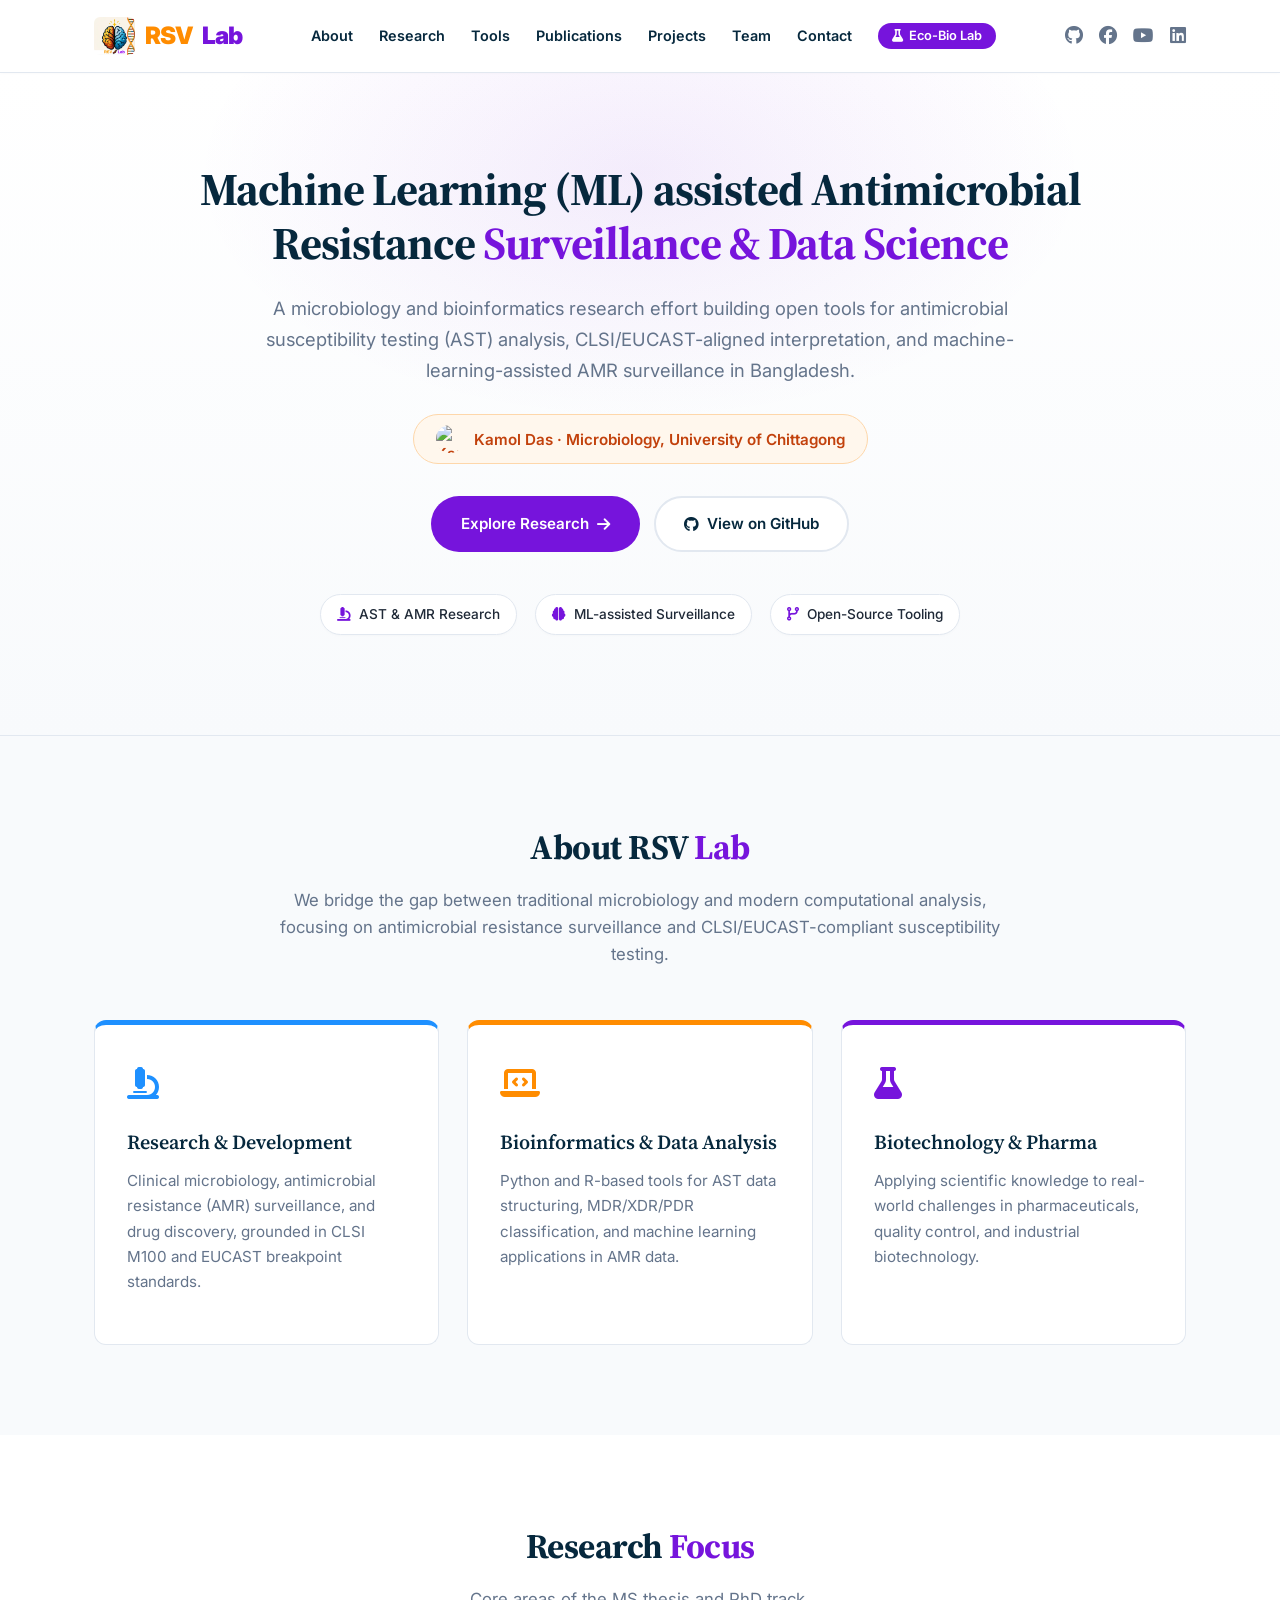
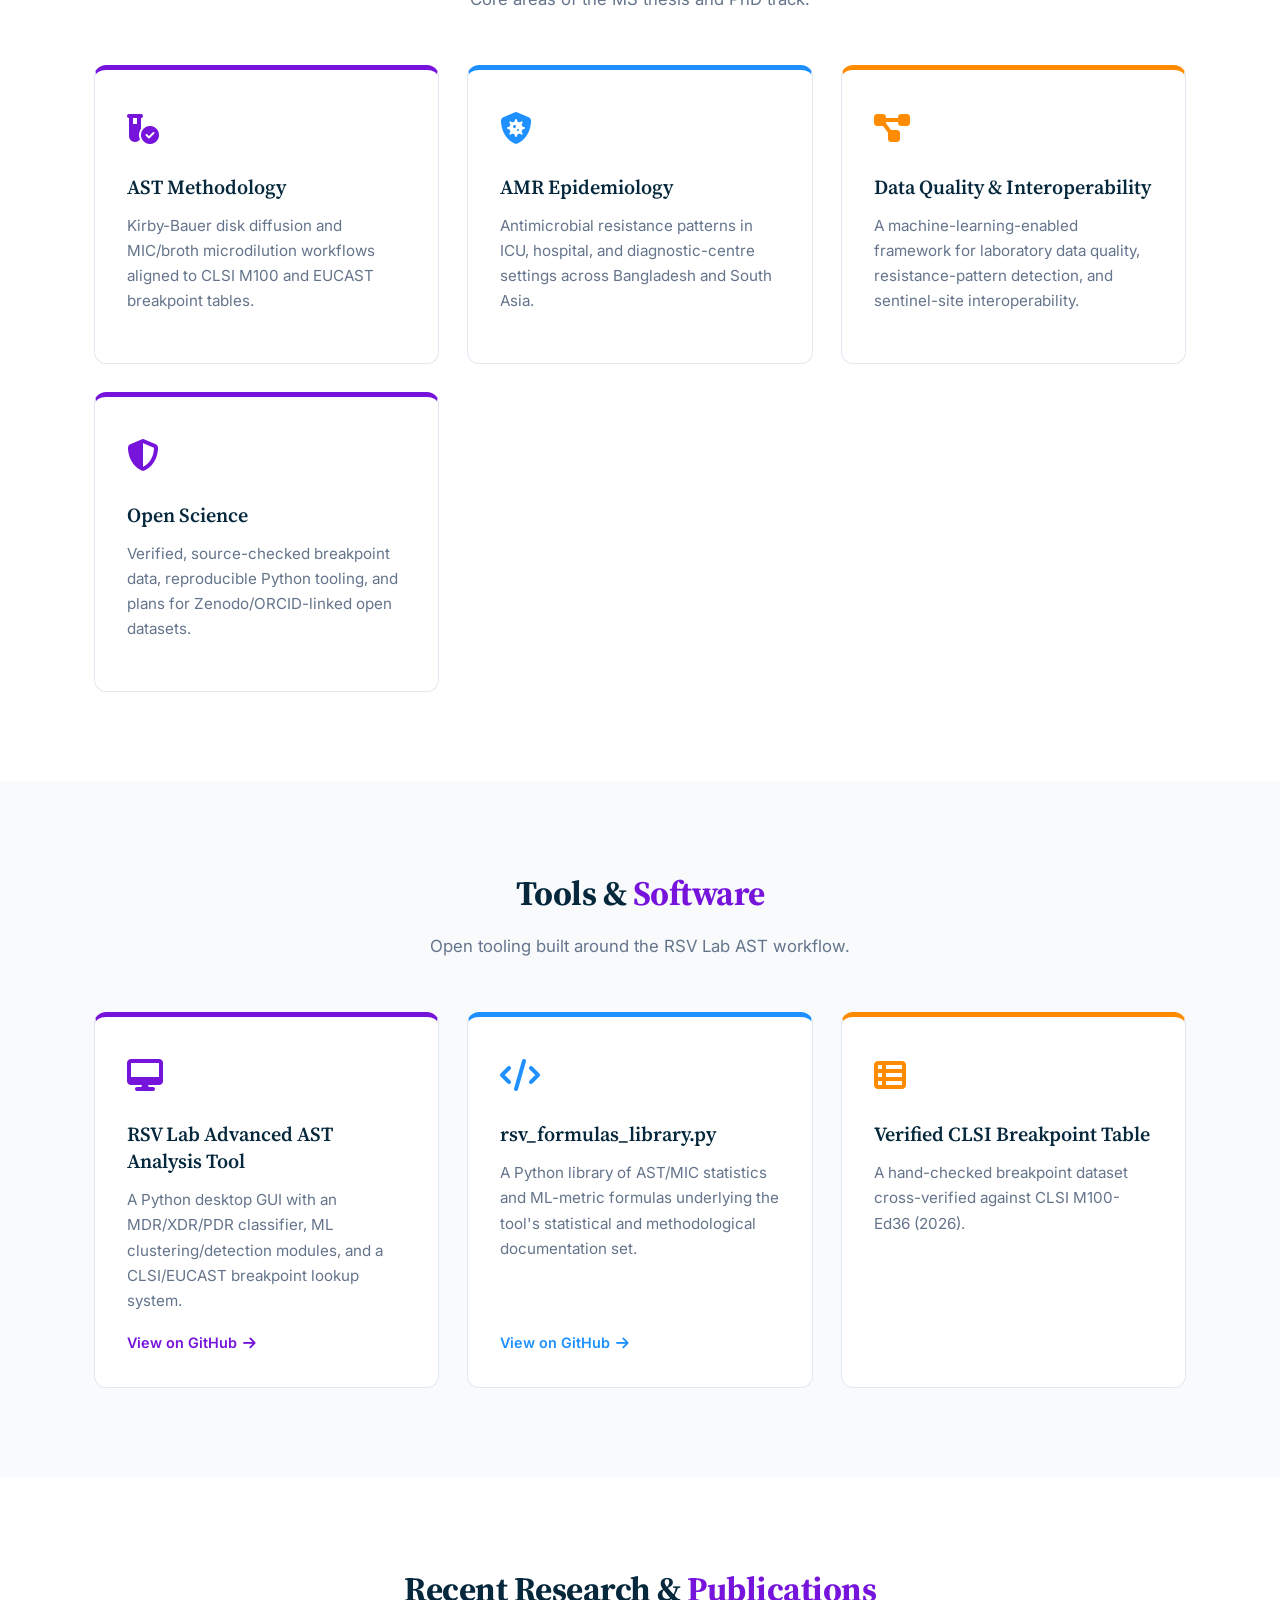
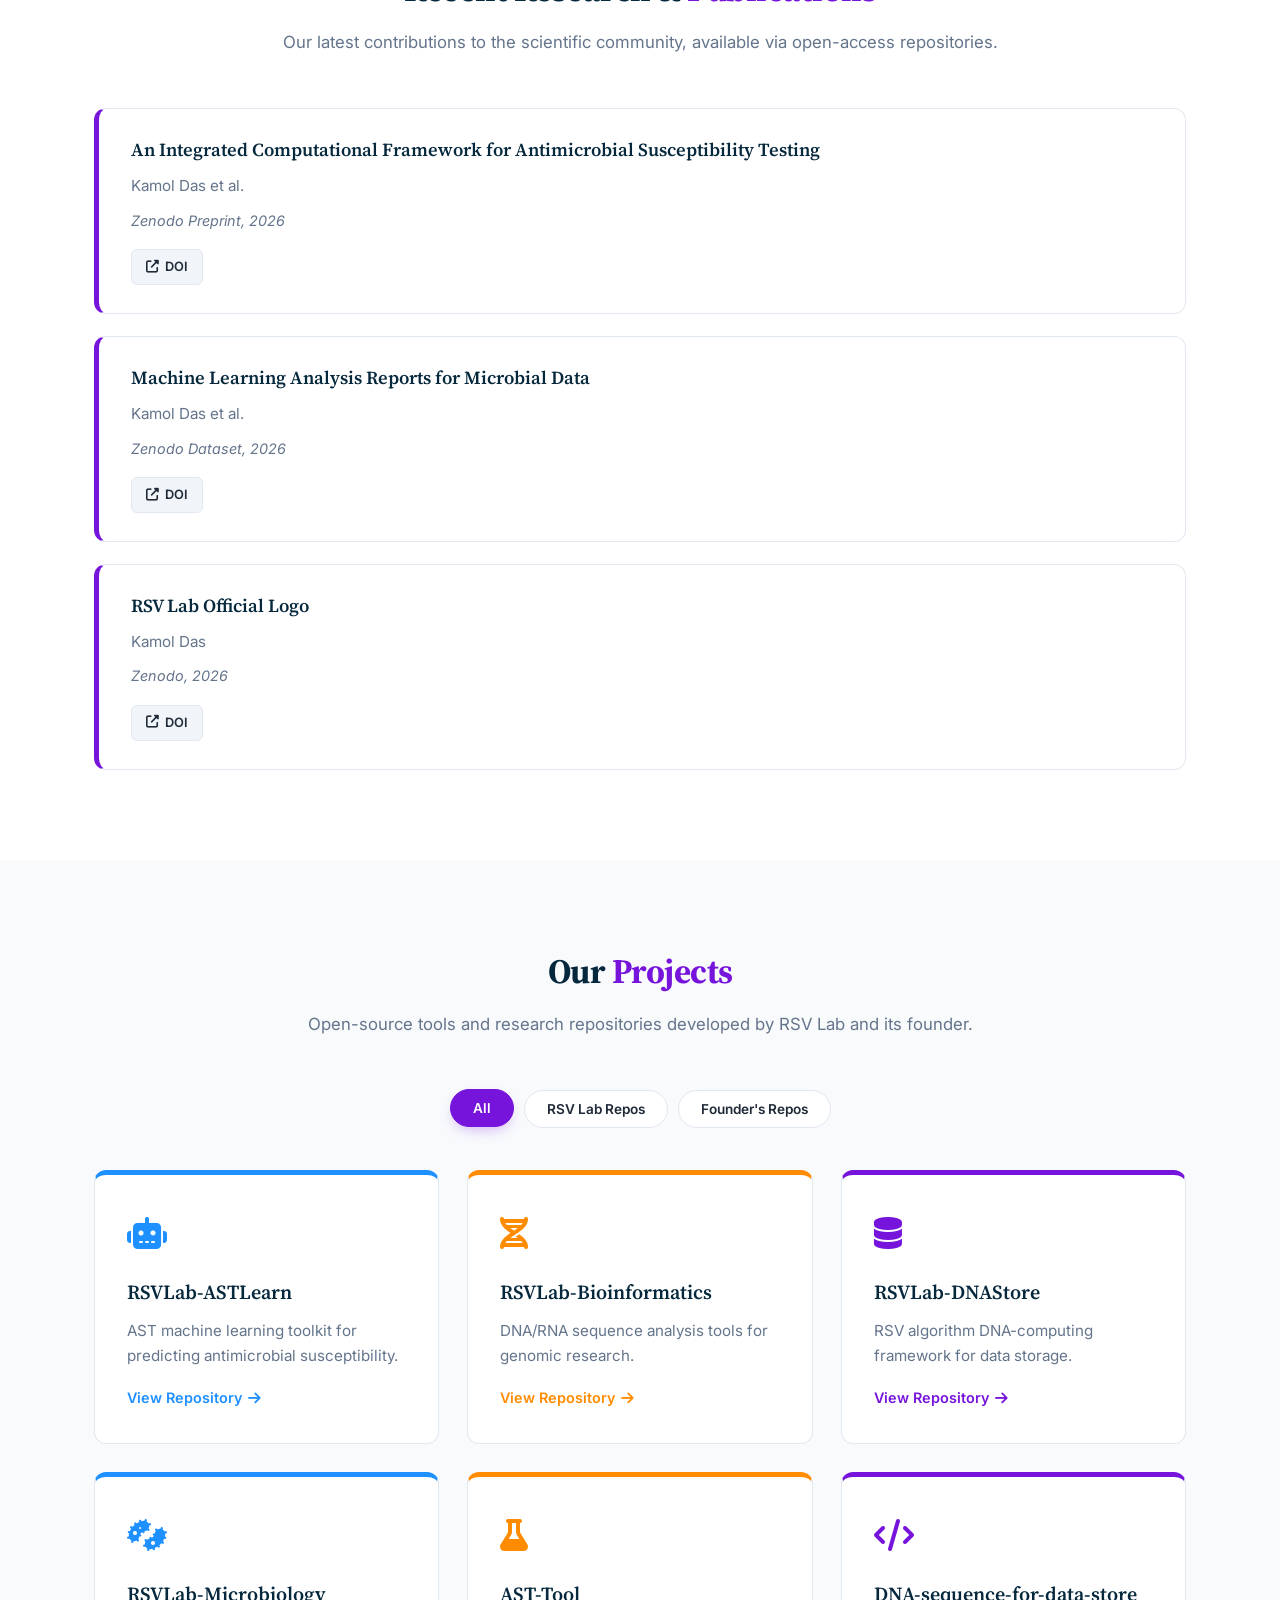
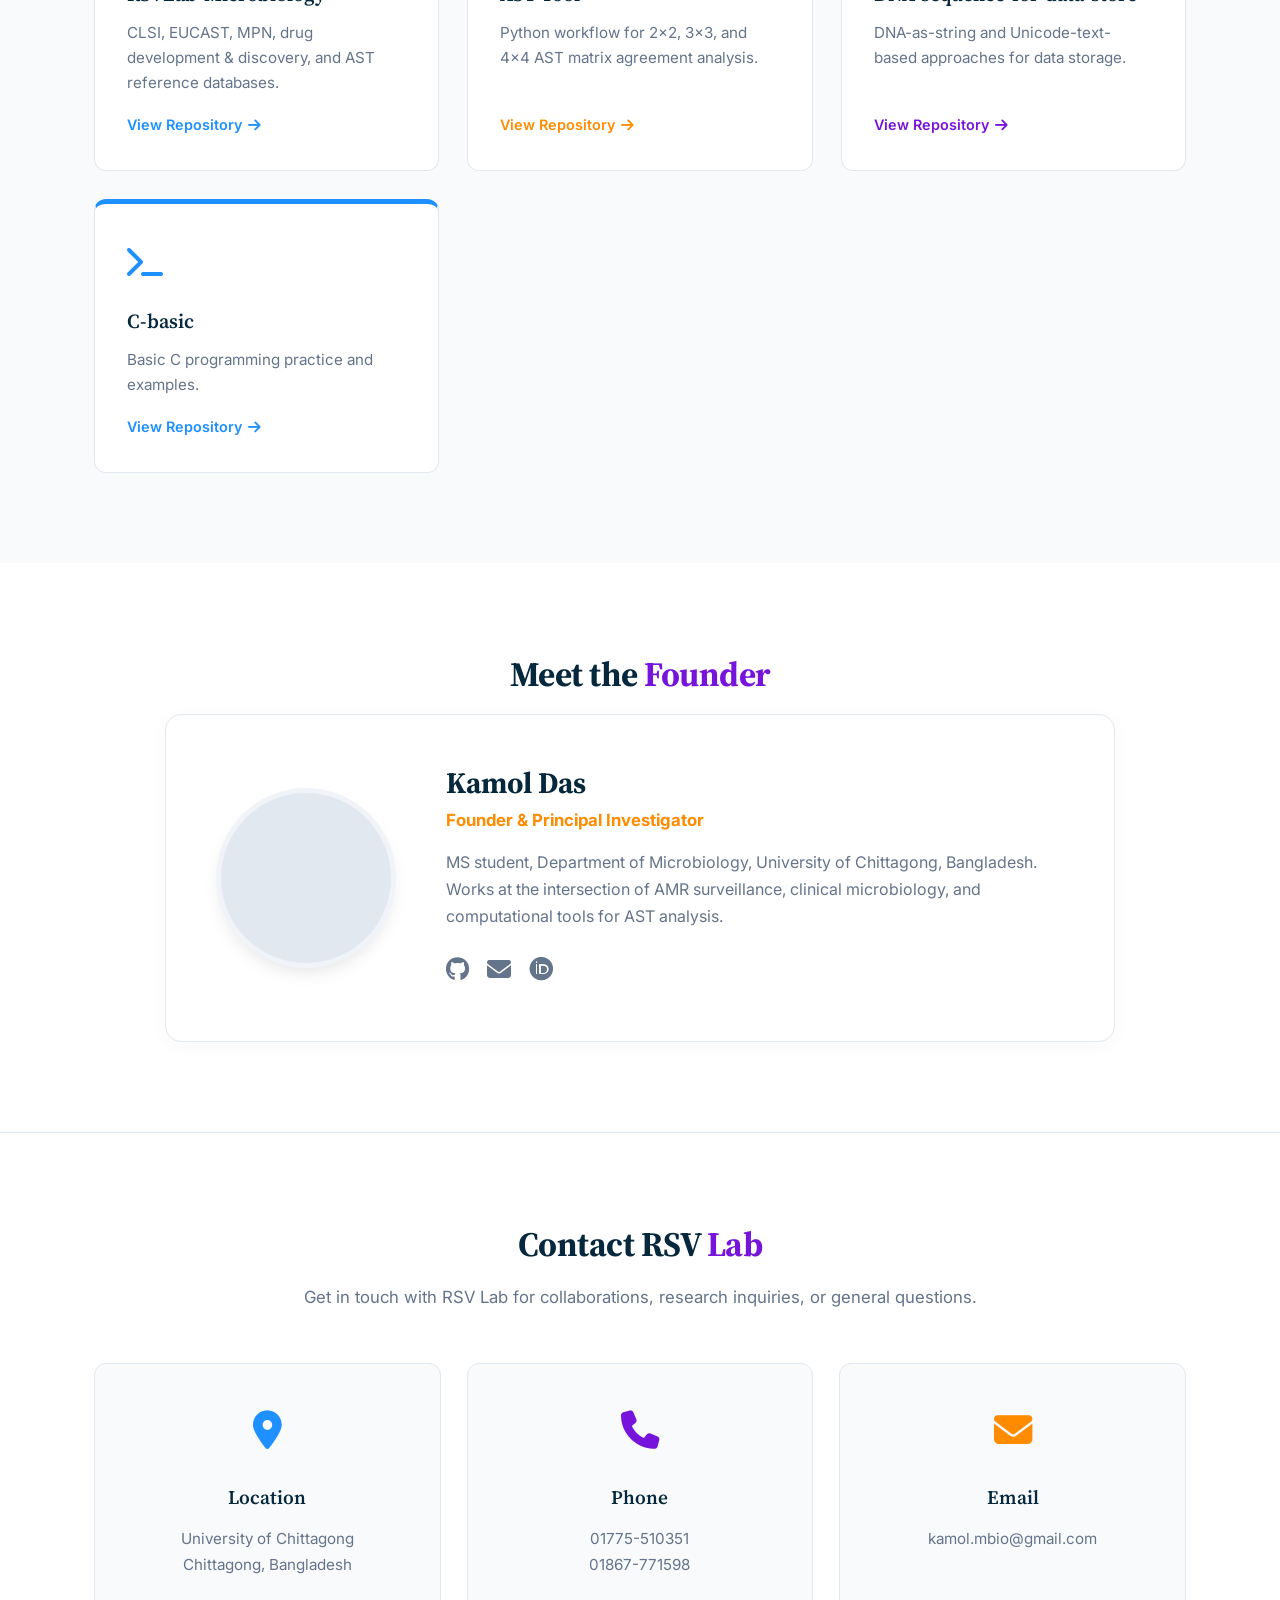
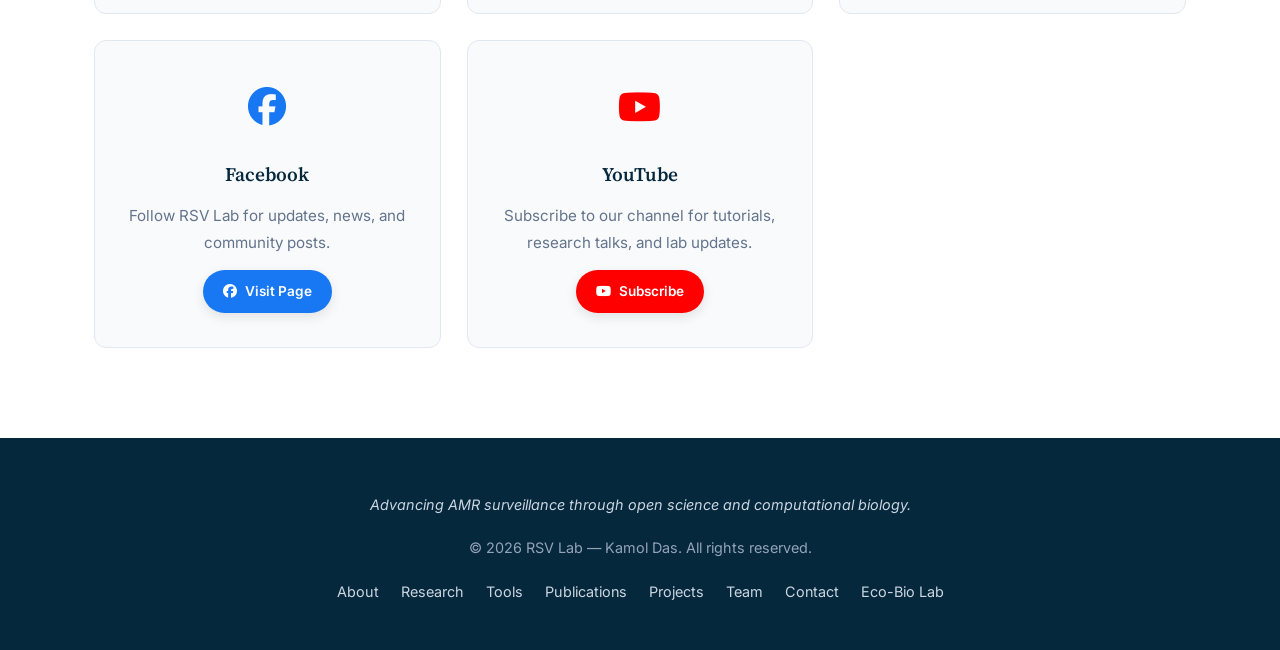
==== commit 6f6906ce: "Update index.html" ====
--- a/index.html
+++ b/index.html
@@ -61,9 +61,12 @@
         </div>
     </header>
 
-    <!-- HERO -->
+        <!-- ============ HERO ============ -->
     <section class="hero">
         <div class="container">
+            <!-- Notice board (update + deadline pills) -->
+            <div class="top-notices" id="top-notices"></div>
+
             <h1 class="hero-title" id="hero-title"></h1>
             <p class="hero-subtitle" id="hero-subtitle"></p>
             <div class="founder-badge" id="hero-badge"></div>
--- a/styles.css
+++ b/styles.css
@@ -623,3 +623,125 @@
     body { background: #fff; }
     .card { break-inside: avoid; }
 }
+/* ============================================================
+   NOTICE BOARD — top-of-hero pills
+   ============================================================
+   
+   Two variants:
+     .notice-update    → green (latest news)
+     .notice-deadline  → amber (upcoming deadline)
+   
+   Structure of one pill:
+     <div class="top-notice notice-update">
+       <span class="notice-dot"></span>
+       <span class="notice-label">Latest</span>
+       <span class="notice-text">Message — Sept 2026</span>
+     </div>
+   ============================================================ */
+
+/* --- Wrapper: stacks pills vertically, centres them --- */
+.top-notices {
+    display: flex;
+    flex-direction: column;
+    align-items: center;
+    gap: 10px;
+    margin-bottom: 32px;
+    position: relative;
+    z-index: 1;
+}
+
+/* --- Base pill --- */
+.top-notice {
+    display: inline-flex;
+    align-items: center;
+    gap: 10px;
+    padding: 8px 18px;
+    border-radius: var(--radius-full, 9999px);
+    font-size: 0.875rem;
+    font-weight: 500;
+    line-height: 1.4;
+    text-decoration: none;
+    color: inherit;
+    border: 1px solid transparent;
+    transition: transform 0.2s, box-shadow 0.2s;
+    max-width: 100%;
+    flex-wrap: wrap;
+    justify-content: center;
+    text-align: center;
+}
+
+/* Clickable pills lift slightly on hover */
+a.top-notice:hover {
+    transform: translateY(-1px);
+    box-shadow: 0 6px 18px -8px rgba(0,0,0,0.15);
+}
+
+/* --- Green variant (update) --- */
+.notice-update {
+    background: #ecfdf5;
+    color: #065f46;
+    border-color: #a7f3d0;
+}
+.notice-update .notice-dot { background: #10b981; }
+
+/* --- Amber variant (deadline) --- */
+.notice-deadline {
+    background: #fffbeb;
+    color: #92400e;
+    border-color: #fde68a;
+}
+.notice-deadline .notice-dot { background: #f59e0b; }
+
+/* --- Pulsing dot --- */
+.notice-dot {
+    width: 8px;
+    height: 8px;
+    border-radius: 50%;
+    flex-shrink: 0;
+    animation: notice-pulse 2s ease-in-out infinite;
+}
+
+@keyframes notice-pulse {
+    0%, 100% { opacity: 1;   transform: scale(1); }
+    50%      { opacity: 0.6; transform: scale(0.85); }
+}
+
+/* --- Label ("Latest" / "Deadline") --- */
+.notice-label {
+    font-weight: 700;
+    text-transform: uppercase;
+    font-size: 0.7rem;
+    letter-spacing: 0.8px;
+    padding: 2px 8px;
+    border-radius: 4px;
+    background: rgba(255,255,255,0.6);
+}
+
+/* --- Message body --- */
+.notice-text { font-weight: 500; }
+
+/* --- Date suffix --- */
+.notice-date {
+    opacity: 0.75;
+    font-style: italic;
+    margin-left: 2px;
+}
+
+/* --- Mobile --- */
+@media (max-width: 640px) {
+    .top-notice {
+        font-size: 0.8rem;
+        padding: 8px 14px;
+        gap: 8px;
+    }
+    .notice-label {
+        font-size: 0.65rem;
+        padding: 2px 6px;
+    }
+    .top-notices { margin-bottom: 26px; }
+}
+
+/* --- Accessibility: respect reduced-motion --- */
+@media (prefers-reduced-motion: reduce) {
+    .notice-dot { animation: none; }
+}
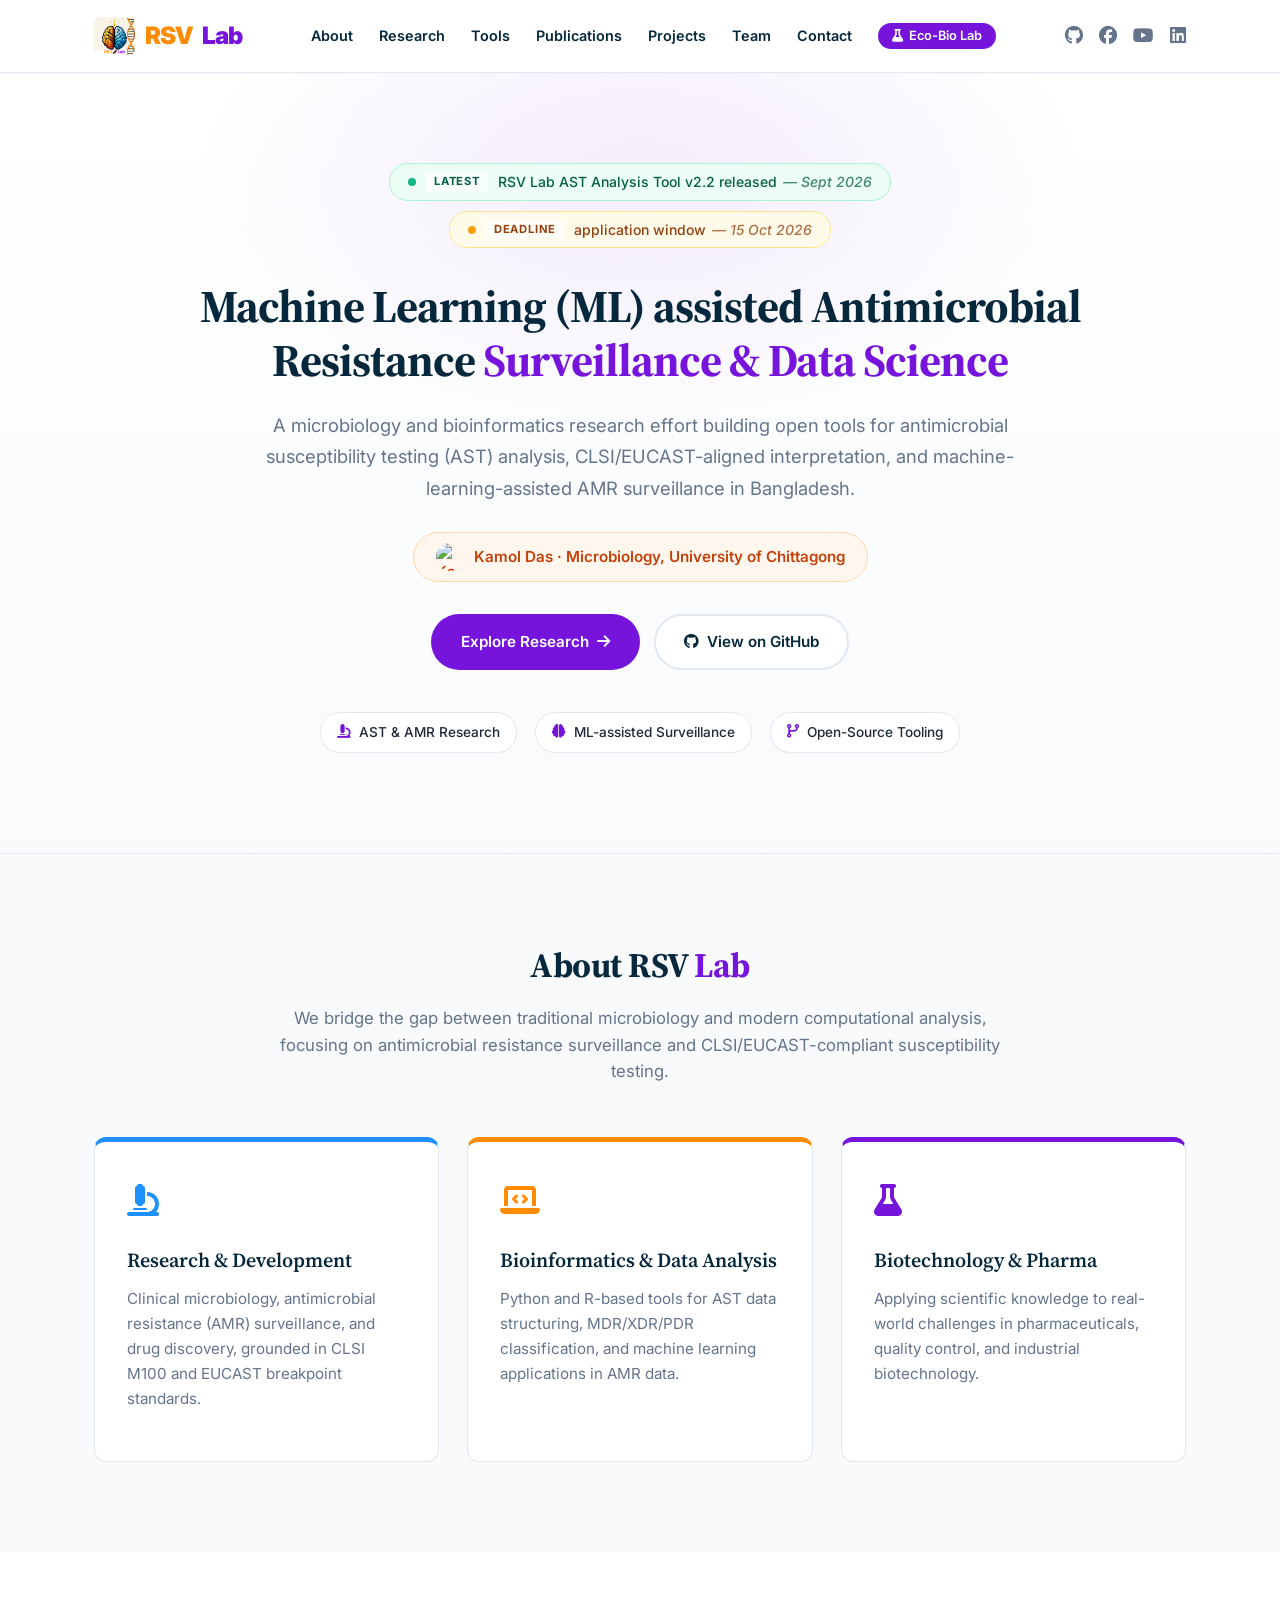
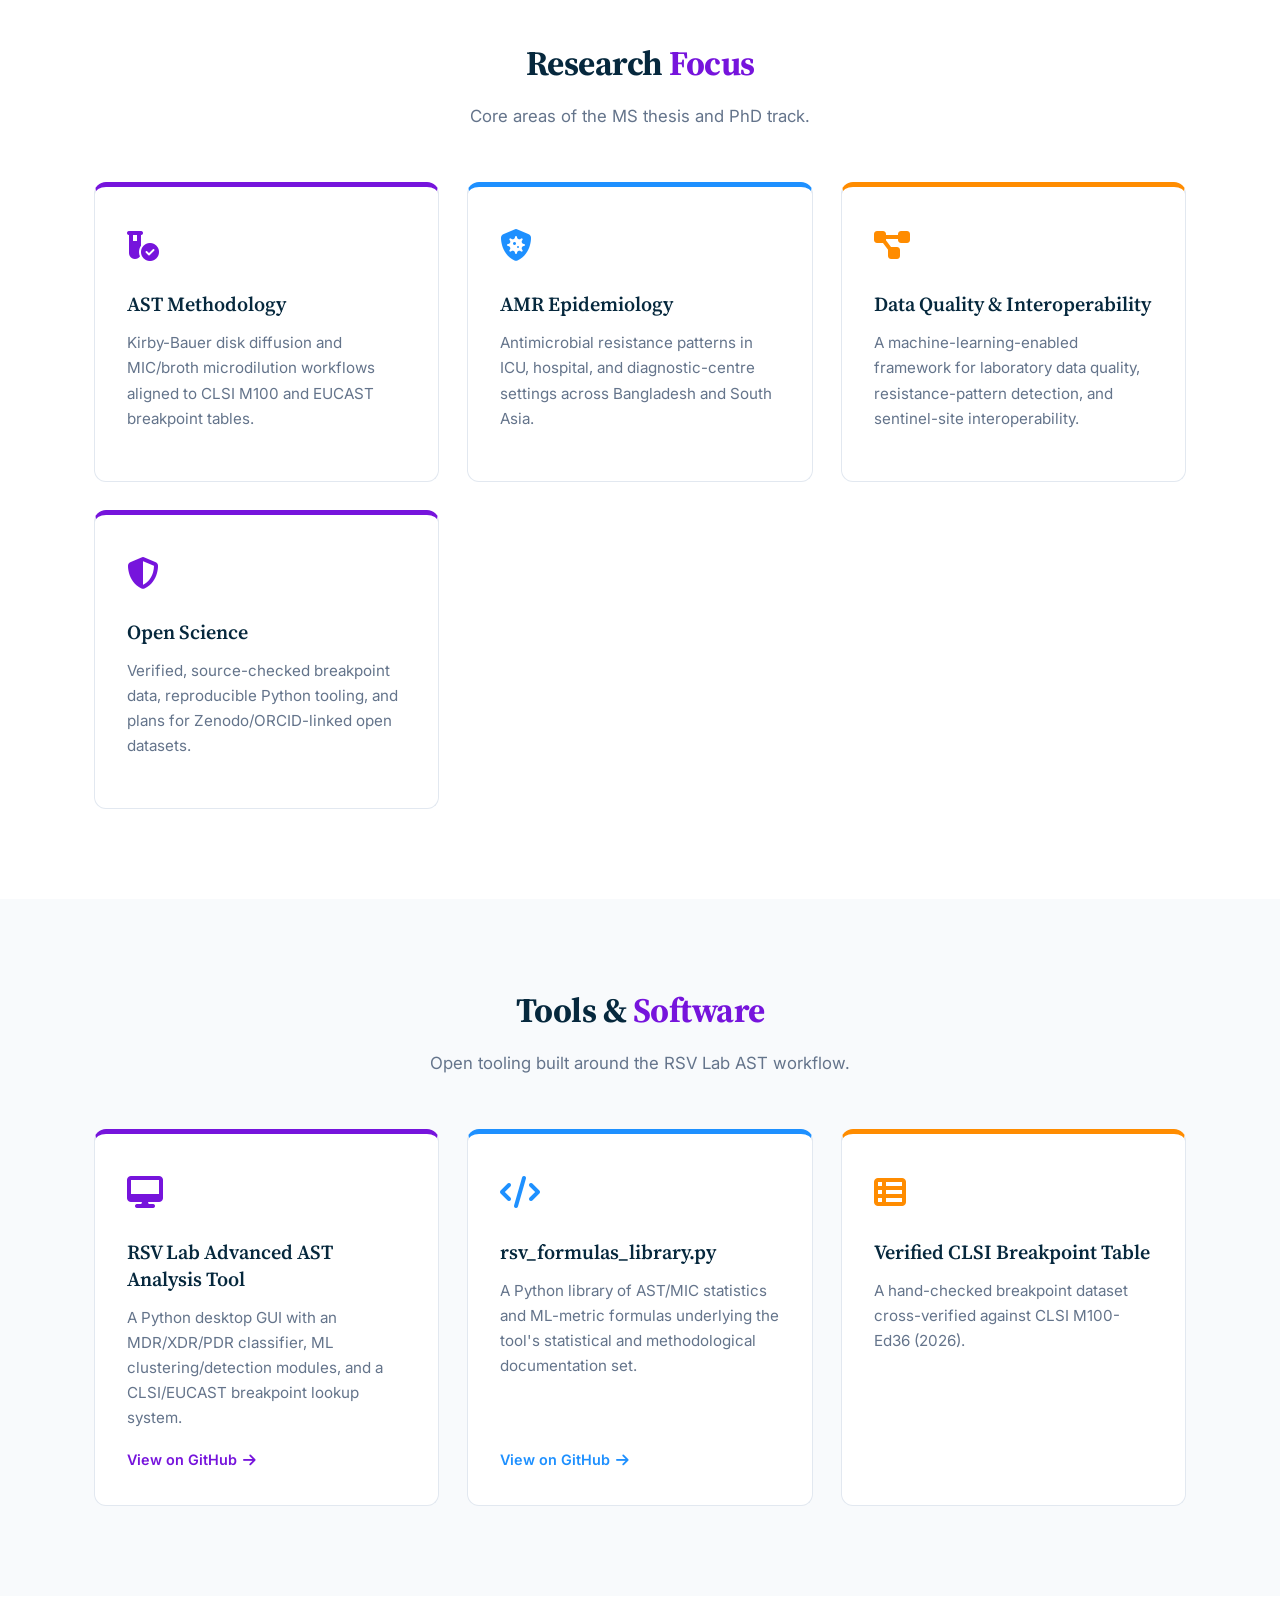
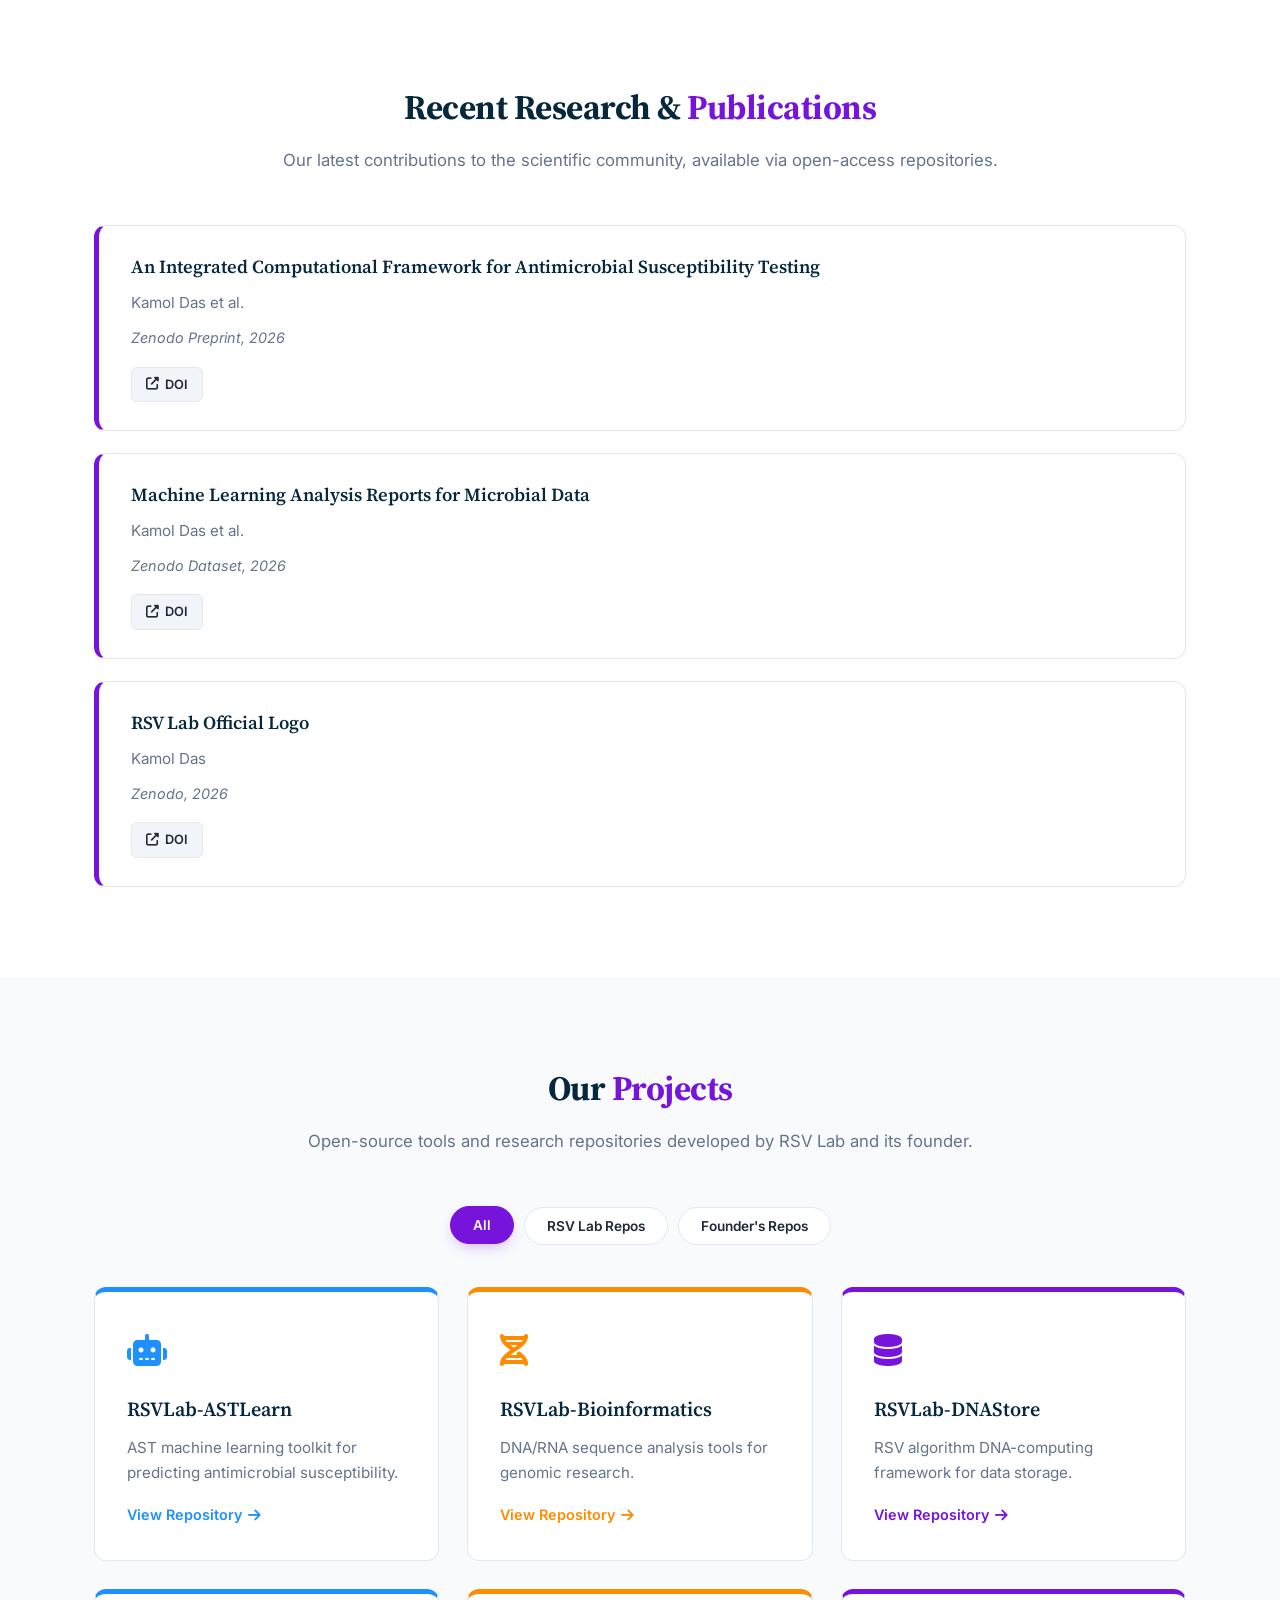
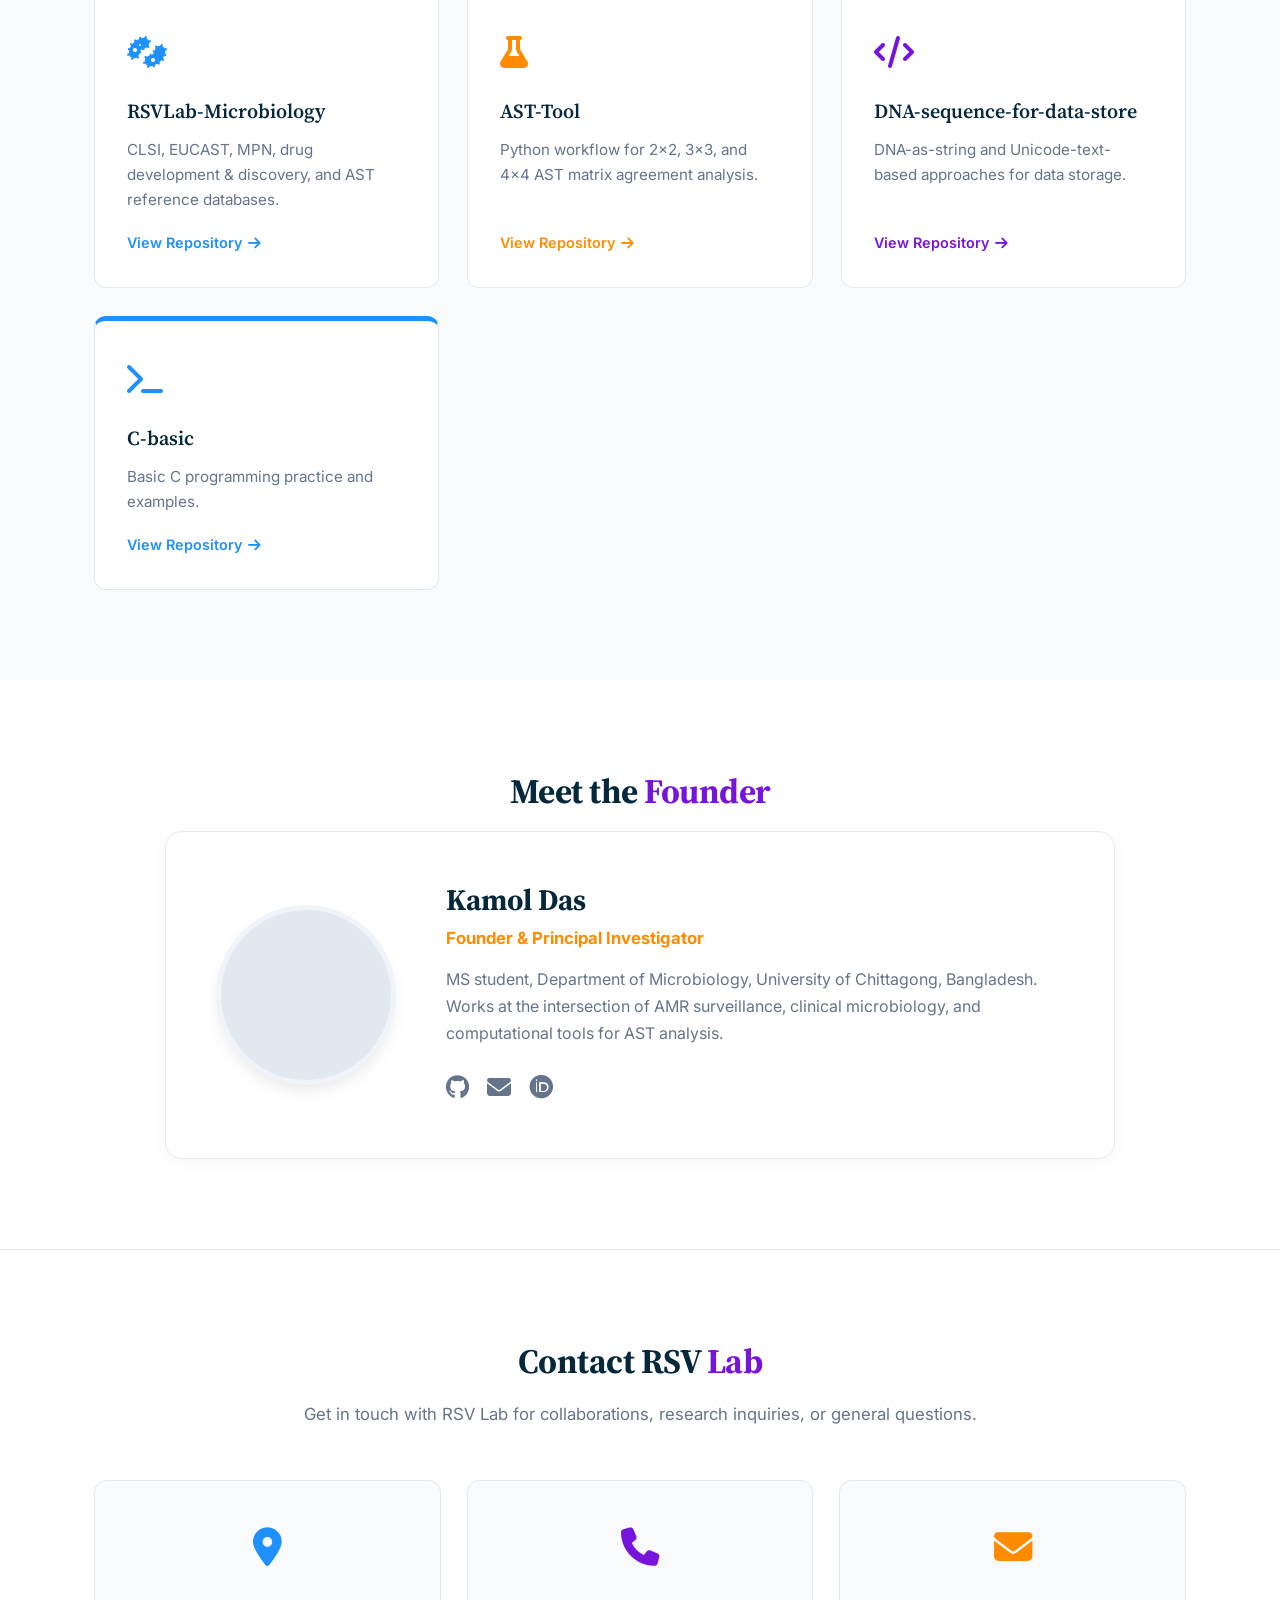
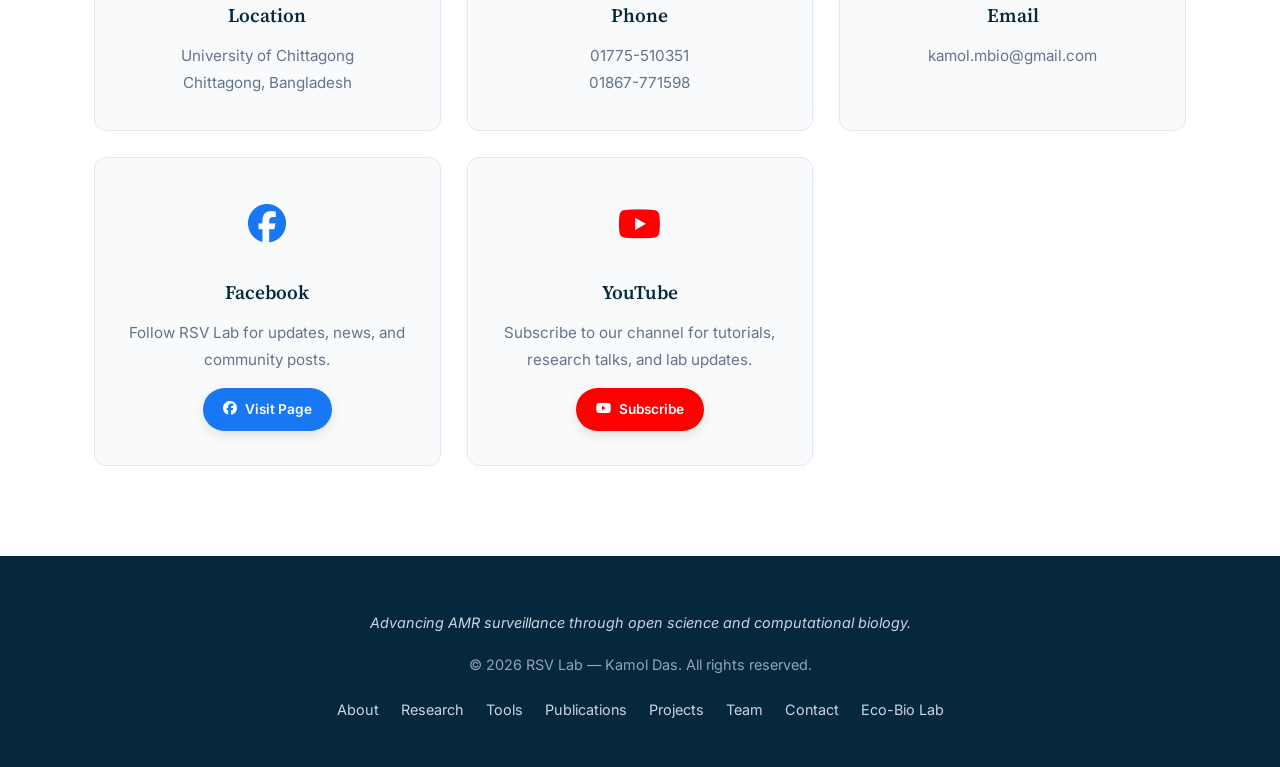
==== commit 4c200358: "Update index.html" ====
--- a/index.html
+++ b/index.html
@@ -20,8 +20,11 @@
     <meta name="twitter:description" content="Open tools for AST analysis and AMR surveillance.">
     <meta name="twitter:image" content="https://rsv8lab-github-io.pages.dev/rsvlab-logo.png">
 
-    <link rel="icon" type="image/png" href="rsvlab-logo.png">
-    <link rel="apple-touch-icon" href="rsvlab-logo.png">
+    <!-- Favicon: your own logo, embedded as base64 so no hosting is required -->
+    <link rel="icon" type="image/png" href="[data-uri]">
+    <!-- Apple touch icon: separate file, upload apple-touch-icon.png alongside index.html -->
+    <link rel="apple-touch-icon" href="apple-touch-icon.png">
+
 
     <link rel="preconnect" href="https://fonts.googleapis.com">
     <link rel="preconnect" href="https://fonts.gstatic.com" crossorigin>
